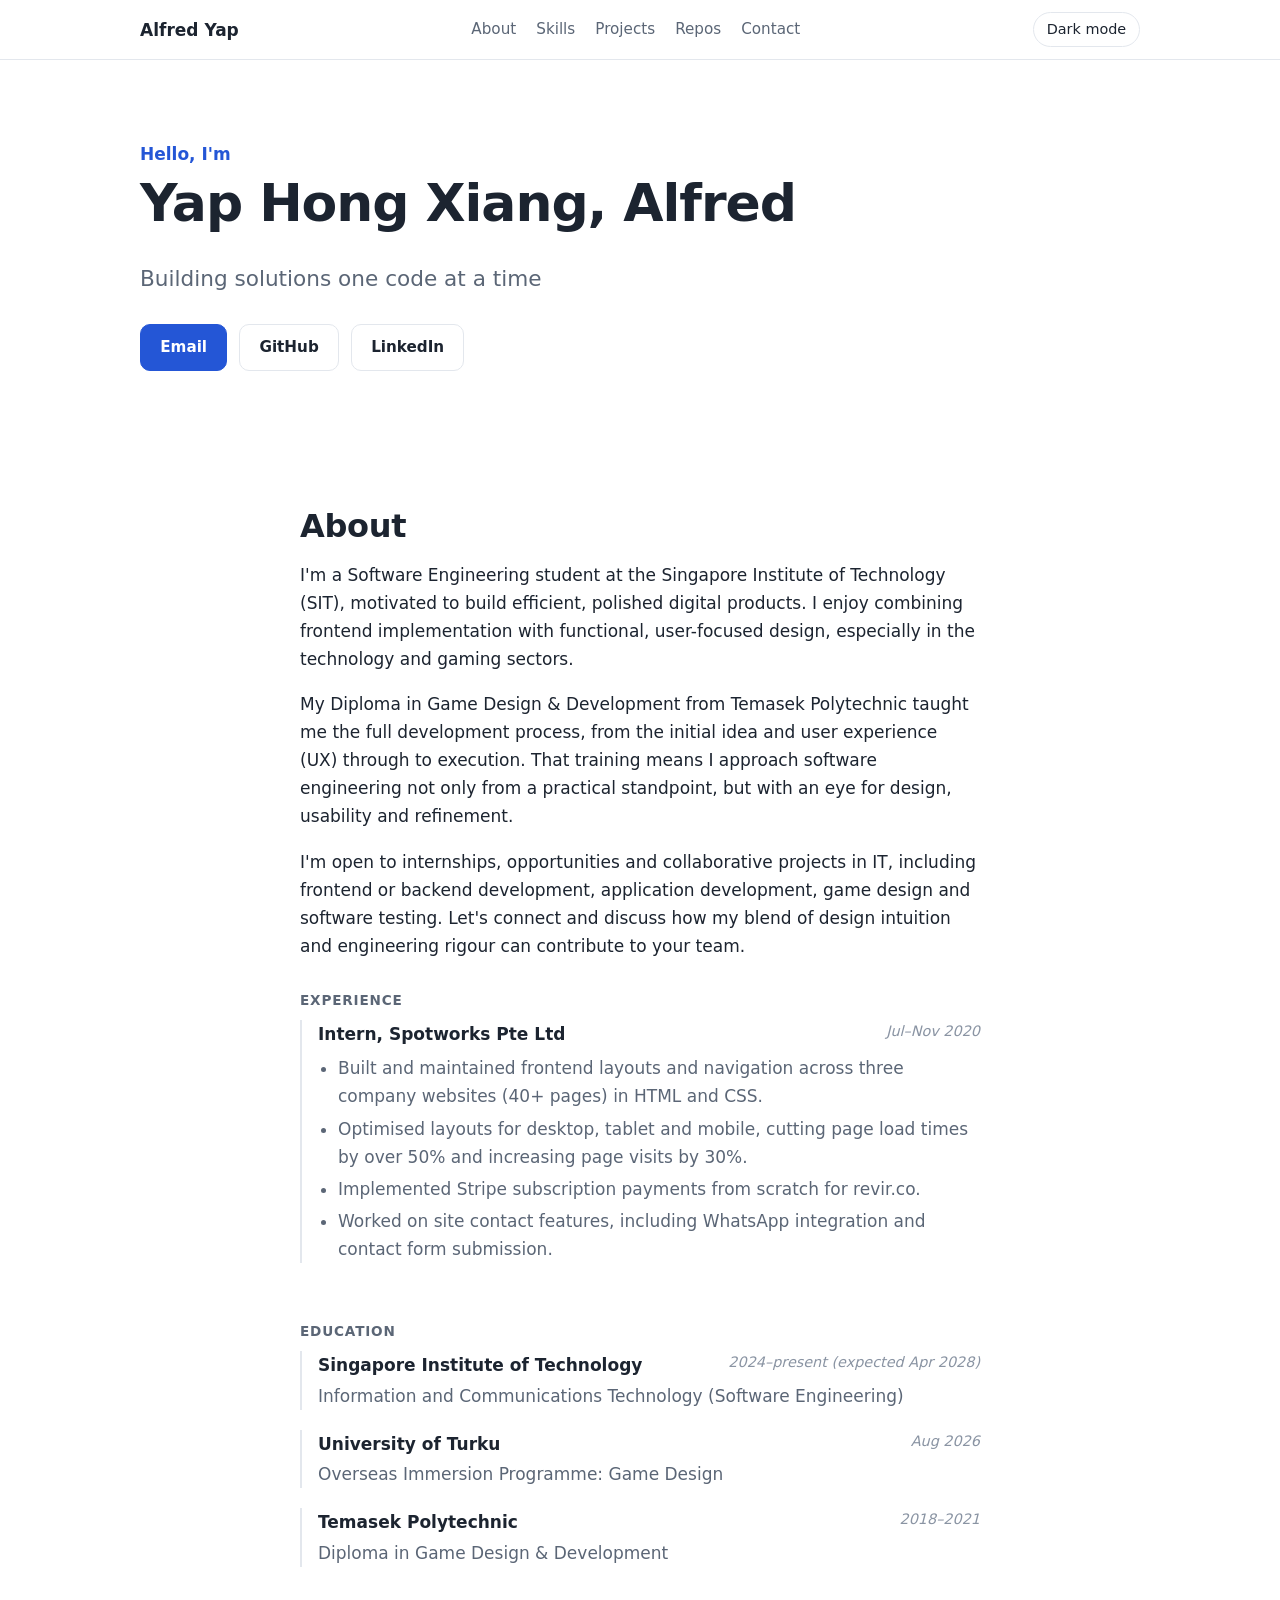
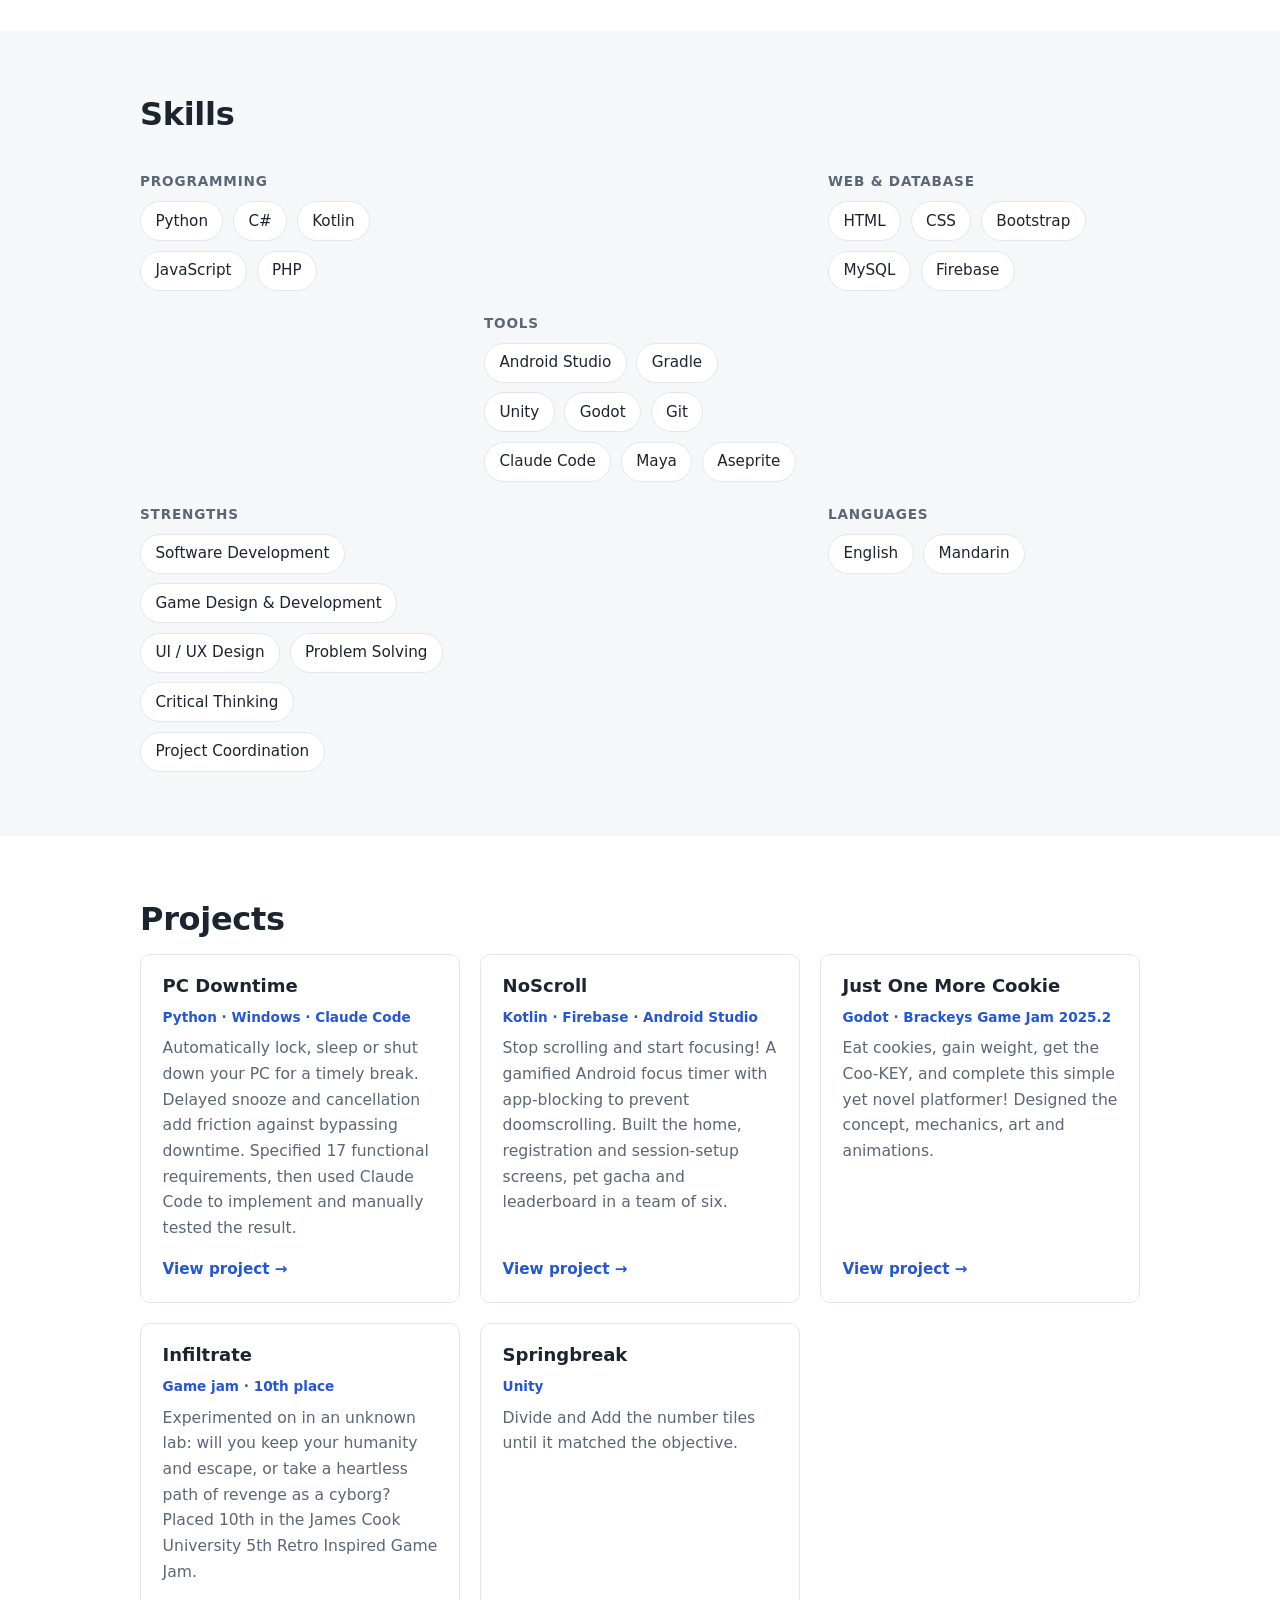
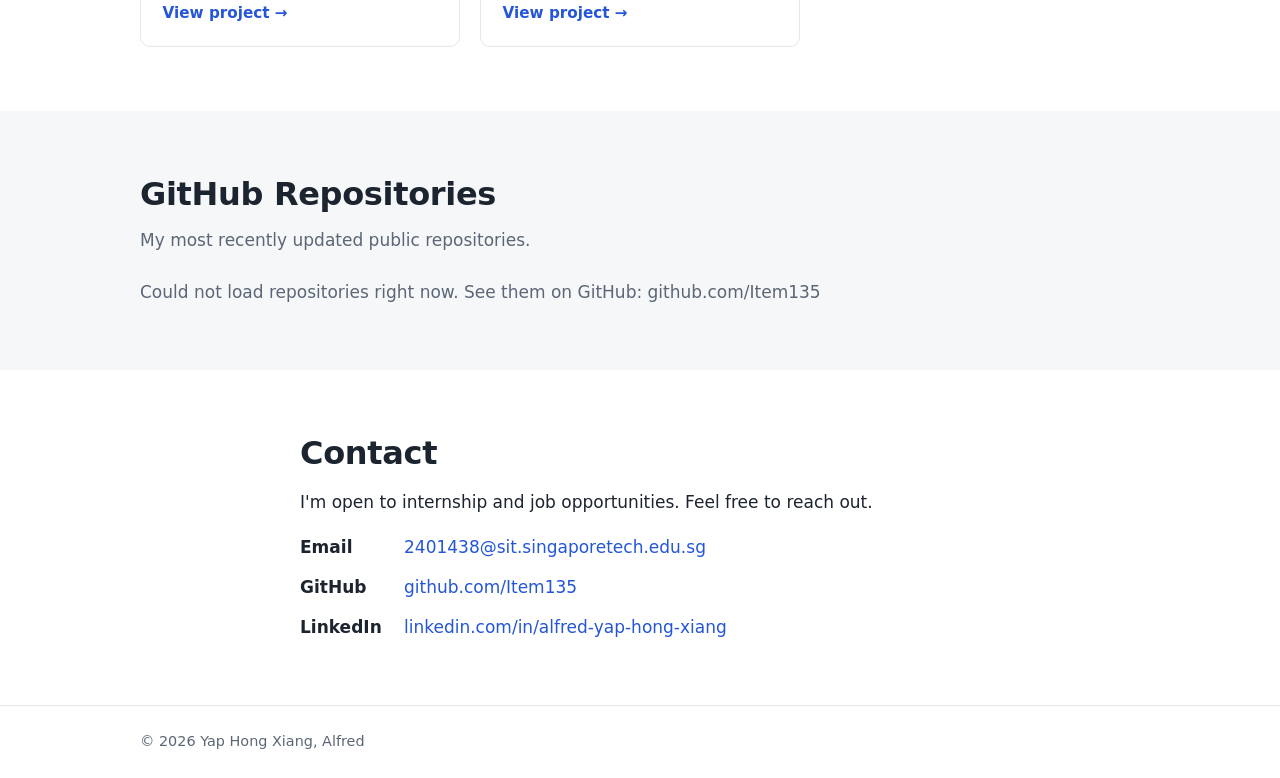
==== public/index.html @ dd82211d "Add dark-mode toggle to the nav A button in the nav toggles a 'dark' class on <body>. The choice is " ====
<!doctype html>
<html lang="en">
<head>
  <meta charset="utf-8">
  <meta name="viewport" content="width=device-width, initial-scale=1">
  <title>Alfred Yap | Portfolio</title>
  <meta name="description" content="Portfolio of Yap Hong Xiang, Alfred. Building solutions one code at a time.">
  <link rel="stylesheet" href="styles.css">
</head>
<body>
  <script>
    // Apply the saved theme before first paint to avoid a light flash.
    try { if (sessionStorage.getItem('theme') === 'dark') document.body.classList.add('dark'); } catch (e) {}
  </script>
  <header class="site-header">
    <nav class="nav container" aria-label="Main">
      <a class="nav-brand" href="#hero">Alfred Yap</a>
      <ul class="nav-links">
        <li><a href="#about">About</a></li>
        <li><a href="#skills">Skills</a></li>
        <li><a href="#projects">Projects</a></li>
        <li><a href="#repos">Repos</a></li>
        <li><a href="#contact">Contact</a></li>
      </ul>
      <button type="button" id="theme-toggle" class="theme-toggle" aria-pressed="false">Dark mode</button>
    </nav>
  </header>

  <main>
    <section id="hero" class="hero">
      <div class="container">
        <p class="eyebrow">Hello, I'm</p>
        <h1>Yap Hong Xiang, Alfred</h1>
        <p class="tagline">Building solutions one code at a time</p>
        <ul class="link-row">
          <li><a class="btn btn-primary" href="mailto:2401438@sit.singaporetech.edu.sg">Email</a></li>
          <li><a class="btn" href="https://github.com/Item135" target="_blank" rel="noopener">GitHub</a></li>
          <li><a class="btn" href="https://www.linkedin.com/in/alfred-yap-hong-xiang" target="_blank" rel="noopener">LinkedIn</a></li>
        </ul>
      </div>
    </section>

    <section id="about" class="section">
      <div class="container narrow">
        <h2>About</h2>
        <p>I'm a Software Engineering student at the Singapore Institute of Technology (SIT), motivated to build efficient, polished digital products. I enjoy combining frontend implementation with functional, user-focused design, especially in the technology and gaming sectors.</p>
        <p>My Diploma in Game Design &amp; Development from Temasek Polytechnic taught me the full development process, from the initial idea and user experience (UX) through to execution. That training means I approach software engineering not only from a practical standpoint, but with an eye for design, usability and refinement.</p>
        <p>I'm open to internships, opportunities and collaborative projects in IT, including frontend or backend development, application development, game design and software testing. Let's connect and discuss how my blend of design intuition and engineering rigour can contribute to your team.</p>

        <h3 class="subhead">Experience</h3>
        <ul class="timeline">
          <li>
            <div class="timeline-head"><strong>Intern, Spotworks Pte Ltd</strong><br>
            <span class="when">Jul&ndash;Nov 2020</span></div>
            <ul class="bullets">
              <li>Built and maintained frontend layouts and navigation across three company websites (40+ pages) in HTML and CSS.</li>
              <li>Optimised layouts for desktop, tablet and mobile, cutting page load times by over 50% and increasing page visits by 30%.</li>
              <li>Implemented Stripe subscription payments from scratch for revir.co.</li>
              <li>Worked on site contact features, including WhatsApp integration and contact form submission.</li>
            </ul>
          </li>
        </ul>

        <br>
        <h3 class="subhead">Education</h3>
        <ul class="timeline">
          <li>
            <div class="timeline-head"><strong>Singapore Institute of Technology</strong><br>
            <span class="when">2024&ndash;present (expected Apr 2028)</span></div>
            <p>Information and Communications Technology (Software Engineering)</p>
          </li>
          <li>
            <div class="timeline-head"><strong>University of Turku</strong><br>
            <span class="when">Aug 2026</span></div>
            <p>Overseas Immersion Programme: Game Design</p>
          </li>
          <li>
            <div class="timeline-head"><strong>Temasek Polytechnic</strong><br>
            <span class="when">2018&ndash;2021</span></div>
            <p>Diploma in Game Design &amp; Development</p>
          </li>
        </ul>
      </div>
    </section>

    <section id="skills" class="section alt">
      <div class="container">
        <h2>Skills</h2>
        <div class="skill-groups">
          <div>
            <h3 class="subhead">Programming</h3>
            <ul class="skill-list">
              <li>Python</li>
              <li>C#</li>
              <li>Kotlin</li>
              <li>JavaScript</li>
              <li>PHP</li>
            </ul>
          </div>
          <br>
          <div>
            <h3 class="subhead">Web &amp; Database</h3>
            <ul class="skill-list">
              <li>HTML</li>
              <li>CSS</li>
              <li>Bootstrap</li>
              <li>MySQL</li>
              <li>Firebase</li>
            </ul>
          </div>
          <br>
          <div>
            <h3 class="subhead">Tools</h3>
            <ul class="skill-list">
              <li>Android Studio</li>
              <li>Gradle</li>
              <li>Unity</li>
              <li>Godot</li>
              <li>Git</li>
              <li>Claude Code</li>
              <li>Maya</li>
              <li>Aseprite</li>
            </ul>
          </div>
          <br>
          <div>
            <h3 class="subhead">Strengths</h3>
            <ul class="skill-list">
              <li>Software Development</li>
              <li>Game Design &amp; Development</li>
              <li>UI / UX Design</li>
              <li>Problem Solving</li>
              <li>Critical Thinking</li>
              <li>Project Coordination</li>
            </ul>
          </div>
          <br>
          <div>
            <h3 class="subhead">Languages</h3>
            <ul class="skill-list">
              <li>English</li>
              <li>Mandarin</li>
            </ul>
          </div>
        </div>
      </div>
    </section>

    <section id="projects" class="section">
      <div class="container">
        <h2>Projects</h2>
        <div class="grid">
          <article class="card">
            <h3>PC Downtime</h3>
            <p class="card-meta">Python &middot; Windows &middot; Claude Code</p>
            <p>Automatically lock, sleep or shut down your PC for a timely break. Delayed snooze and cancellation add friction against bypassing downtime. Specified 17 functional requirements, then used Claude Code to implement and manually tested the result.</p>
            <a href="https://github.com/Item135/pc-downtime" class="card-link" target="_blank" rel="noopener">View project &rarr;</a>
          </article>
          <article class="card">
            <h3>NoScroll</h3>
            <p class="card-meta">Kotlin &middot; Firebase &middot; Android Studio</p>
            <p>Stop scrolling and start focusing! A gamified Android focus timer with app-blocking to prevent doomscrolling. Built the home, registration and session-setup screens, pet gacha and leaderboard in a team of six.</p>
            <a href="https://youtu.be/3u0yodyBZUU" class="card-link" target="_blank" rel="noopener">View project &rarr;</a>
          </article>
          <article class="card">
            <h3>Just One More Cookie</h3>
            <p class="card-meta">Godot &middot; Brackeys Game Jam 2025.2</p>
            <p>Eat cookies, gain weight, get the Coo-KEY, and complete this simple yet novel platformer! Designed the concept, mechanics, art and animations.</p>
            <a href="https://alanx0401.itch.io/just-one-more-cookie" class="card-link" target="_blank" rel="noopener">View project &rarr;</a>
          </article>
          <article class="card">
            <h3>Infiltrate</h3>
            <p class="card-meta">Game jam &middot; 10th place</p>
            <p>Experimented on in an unknown lab: will you keep your humanity and escape, or take a heartless path of revenge as a cyborg? Placed 10th in the James Cook University 5th Retro Inspired Game Jam.</p>
            <a href="https://www.jcu.edu.sg/news/releases/highlights-from-the-5th-retro-inspired" class="card-link" target="_blank" rel="noopener">View project &rarr;</a>
          </article>
          <article class="card">
            <h3>Springbreak</h3>
            <p class="card-meta">Unity</p>
            <p>Divide and Add the number tiles until it matched the objective.</p>
            <a href="https://youtu.be/pC4sEZMJqF4" class="card-link" target="_blank" rel="noopener">View project &rarr;</a>
          </article>
        </div>
      </div>
    </section>

    <section id="repos" class="section alt">
      <div class="container">
        <h2>GitHub Repositories</h2>
        <p class="section-intro">My most recently updated public repositories.</p>
        <div id="repo-list" class="grid" aria-live="polite">
          <p class="status">Loading repositories&hellip;</p>
        </div>
      </div>
    </section>

    <section id="contact" class="section">
      <div class="container narrow">
        <h2>Contact</h2>
        <p>I'm open to internship and job opportunities. Feel free to reach out.</p>
        <ul class="contact-list">
          <li><span class="label">Email</span><a href="mailto:2401438@sit.singaporetech.edu.sg">2401438@sit.singaporetech.edu.sg</a></li>
          <li><span class="label">GitHub</span><a href="https://github.com/Item135" target="_blank" rel="noopener">github.com/Item135</a></li>
          <li><span class="label">LinkedIn</span><a href="https://www.linkedin.com/in/alfred-yap-hong-xiang" target="_blank" rel="noopener">linkedin.com/in/alfred-yap-hong-xiang</a></li>
        </ul>
      </div>
    </section>
  </main>

  <footer class="site-footer">
    <div class="container">
      <p>&copy; <span id="year">2026</span> Yap Hong Xiang, Alfred</p>
    </div>
  </footer>

  <script src="script.js"></script>
</body>
</html>
---- public/styles.css ----
:root {
  --bg: #ffffff;
  --bg-alt: #f6f7f9;
  --text: #1c2430;
  --muted: #5b6676;
  --border: #e3e7ed;
  --accent: #2456d6;
  --accent-hover: #1a43ad;
  --radius: 10px;
  --max: 1040px;
  --faint: #8a94a3;
  --header-bg: rgba(255, 255, 255, 0.92);
  --font: system-ui, -apple-system, "Segoe UI", Roboto, "Helvetica Neue", Arial, sans-serif;
}

body.dark {
  --bg: #0f141b;
  --bg-alt: #161d27;
  --text: #e4e8ee;
  --muted: #a3adbb;
  --faint: #7d8796;
  --border: #2a3441;
  --accent: #7aa2ff;
  --accent-hover: #a3c0ff;
  --header-bg: rgba(15, 20, 27, 0.92);
  color-scheme: dark;
}

*, *::before, *::after { box-sizing: border-box; }

html { scroll-behavior: smooth; }

body {
  margin: 0;
  font-family: var(--font);
  font-size: 1.0625rem;
  line-height: 1.65;
  color: var(--text);
  background: var(--bg);
}

h1, h2, h3 { line-height: 1.2; margin: 0 0 0.5em; }
h1 { font-size: clamp(2rem, 6vw, 3.25rem); letter-spacing: -0.02em; }
h2 { font-size: clamp(1.5rem, 4vw, 2rem); letter-spacing: -0.01em; }
h3 { font-size: 1.125rem; }
p { margin: 0 0 1em; }

a { color: var(--accent); text-decoration: none; overflow-wrap: anywhere; }
a:hover { color: var(--accent-hover); text-decoration: underline; }

ul { list-style: none; margin: 0; padding: 0; }

.container {
  width: 100%;
  max-width: var(--max);
  margin: 0 auto;
  padding: 0 1.25rem;
}
.narrow { max-width: 720px; }

/* Header / nav */
.site-header {
  position: sticky;
  top: 0;
  z-index: 10;
  background: var(--header-bg);
  backdrop-filter: blur(6px);
  border-bottom: 1px solid var(--border);
}
.nav {
  display: flex;
  flex-wrap: wrap;
  align-items: center;
  justify-content: space-between;
  gap: 0.5rem 1.5rem;
  padding-top: 0.75rem;
  padding-bottom: 0.75rem;
}
.nav-brand { font-weight: 700; color: var(--text); }
.nav-brand:hover { text-decoration: none; color: var(--accent); }
.nav-links { display: flex; flex-wrap: wrap; gap: 0.25rem 1.25rem; font-size: 0.95rem; }
.nav-links a { color: var(--muted); }
.nav-links a:hover { color: var(--text); text-decoration: none; }
.theme-toggle {
  padding: 0.3rem 0.8rem;
  border: 1px solid var(--border);
  border-radius: 999px;
  background: var(--bg);
  color: var(--text);
  font: inherit;
  font-size: 0.9rem;
  cursor: pointer;
}
.theme-toggle:hover { border-color: var(--accent); color: var(--accent); }

/* Hero */
.hero { padding: 5rem 0 4.5rem; }
.eyebrow { color: var(--accent); font-weight: 600; margin-bottom: 0.25rem; }
.tagline { font-size: clamp(1.125rem, 2.5vw, 1.35rem); color: var(--muted); margin-bottom: 1.75rem; }

.link-row { display: flex; flex-wrap: wrap; gap: 0.75rem; }
.btn {
  display: inline-block;
  padding: 0.6rem 1.2rem;
  border: 1px solid var(--border);
  border-radius: var(--radius);
  color: var(--text);
  font-weight: 600;
  font-size: 0.95rem;
  background: var(--bg);
  transition: border-color 0.15s, background 0.15s;
}
.btn:hover { border-color: var(--accent); color: var(--accent); text-decoration: none; }
.btn-primary { background: var(--accent); border-color: var(--accent); color: #fff; }
.btn-primary:hover { background: var(--accent-hover); border-color: var(--accent-hover); color: #fff; }
body.dark .btn-primary, body.dark .btn-primary:hover { color: #0f141b; }

/* Sections */
.section { padding: 4rem 0; scroll-margin-top: 4rem; }
.hero { scroll-margin-top: 4rem; }
.section.alt { background: var(--bg-alt); }
.section-intro { color: var(--muted); margin-top: -0.25rem; margin-bottom: 1.5rem; }

.subhead {
  margin-top: 2rem;
  font-size: 0.85rem;
  text-transform: uppercase;
  letter-spacing: 0.06em;
  color: var(--muted);
}

/* Experience / education */
.timeline { display: grid; gap: 1.25rem; margin-top: 0.75rem; }
.timeline > li { padding-left: 1rem; border-left: 2px solid var(--border); }
.timeline-head { display: flex; flex-wrap: wrap; justify-content: space-between; gap: 0 1rem; }
.timeline .when { color: var(--faint); font-size: 0.9rem; font-style: italic; }
.timeline p { color: var(--muted); margin: 0.15rem 0 0; }
.bullets { list-style: disc; padding-left: 1.25rem; margin-top: 0.4rem; color: var(--muted); }
.bullets li + li { margin-top: 0.25rem; }

/* Skills */
.skill-groups { display: grid; gap: 0 2rem; grid-template-columns: repeat(auto-fit, minmax(min(100%, 300px), 1fr)); }
.skill-groups .subhead { margin-top: 1.5rem; margin-bottom: 0; }
.skill-list { display: flex; flex-wrap: wrap; gap: 0.6rem; margin-top: 0.75rem; }
.skill-list li {
  padding: 0.4rem 0.9rem;
  border: 1px solid var(--border);
  border-radius: 999px;
  background: var(--bg);
  font-size: 0.95rem;
}

/* Cards */
.grid {
  display: grid;
  grid-template-columns: repeat(auto-fill, minmax(min(100%, 280px), 1fr));
  gap: 1.25rem;
  margin-top: 1rem;
}
.card {
  display: flex;
  flex-direction: column;
  padding: 1.25rem 1.35rem;
  border: 1px solid var(--border);
  border-radius: var(--radius);
  background: var(--bg);
  min-width: 0;
}
.card h3 { overflow-wrap: anywhere; }
.card p { color: var(--muted); font-size: 0.975rem; flex-grow: 1; }
.card-link { font-weight: 600; font-size: 0.95rem; }
.card p.card-meta { flex-grow: 0; font-size: 0.85rem; font-weight: 600; color: var(--accent); margin-bottom: 0.5rem; }

.repo-meta {
  display: flex;
  flex-wrap: wrap;
  gap: 0.25rem 1rem;
  font-size: 0.875rem;
  color: var(--muted);
  margin-bottom: 0.75rem;
}

.status { color: var(--muted); grid-column: 1 / -1; margin: 0; }

/* Contact */
.contact-list { display: grid; gap: 0.75rem; margin-top: 1rem; }
.contact-list li { display: flex; flex-wrap: wrap; gap: 0.25rem 1rem; }
.contact-list .label { min-width: 5.5rem; font-weight: 600; }

/* Footer */
.site-footer {
  border-top: 1px solid var(--border);
  padding: 1.5rem 0;
  color: var(--muted);
  font-size: 0.9rem;
}
.site-footer p { margin: 0; }

@media (max-width: 600px) {
  .hero { padding: 3.5rem 0 3rem; }
  .section { padding: 3rem 0; }
  .nav { justify-content: center; }
  .nav-links { justify-content: center; }
}
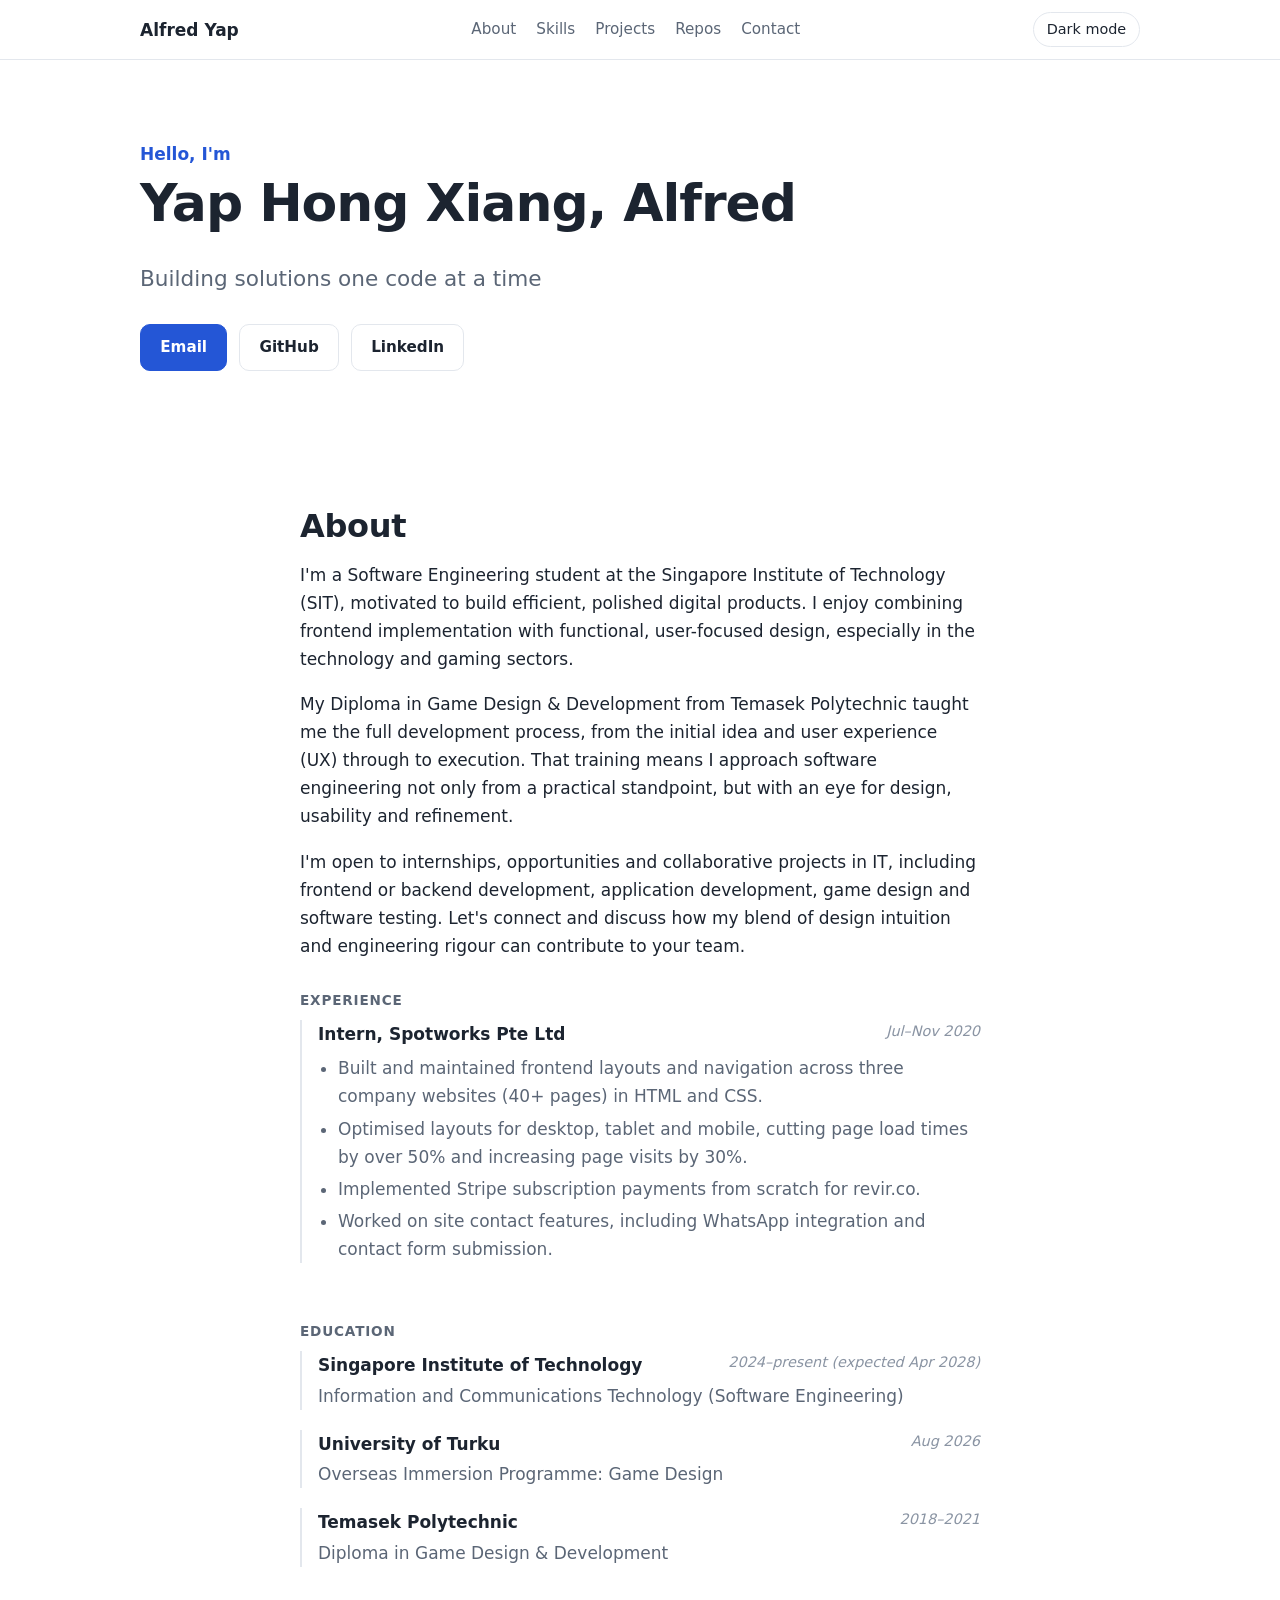
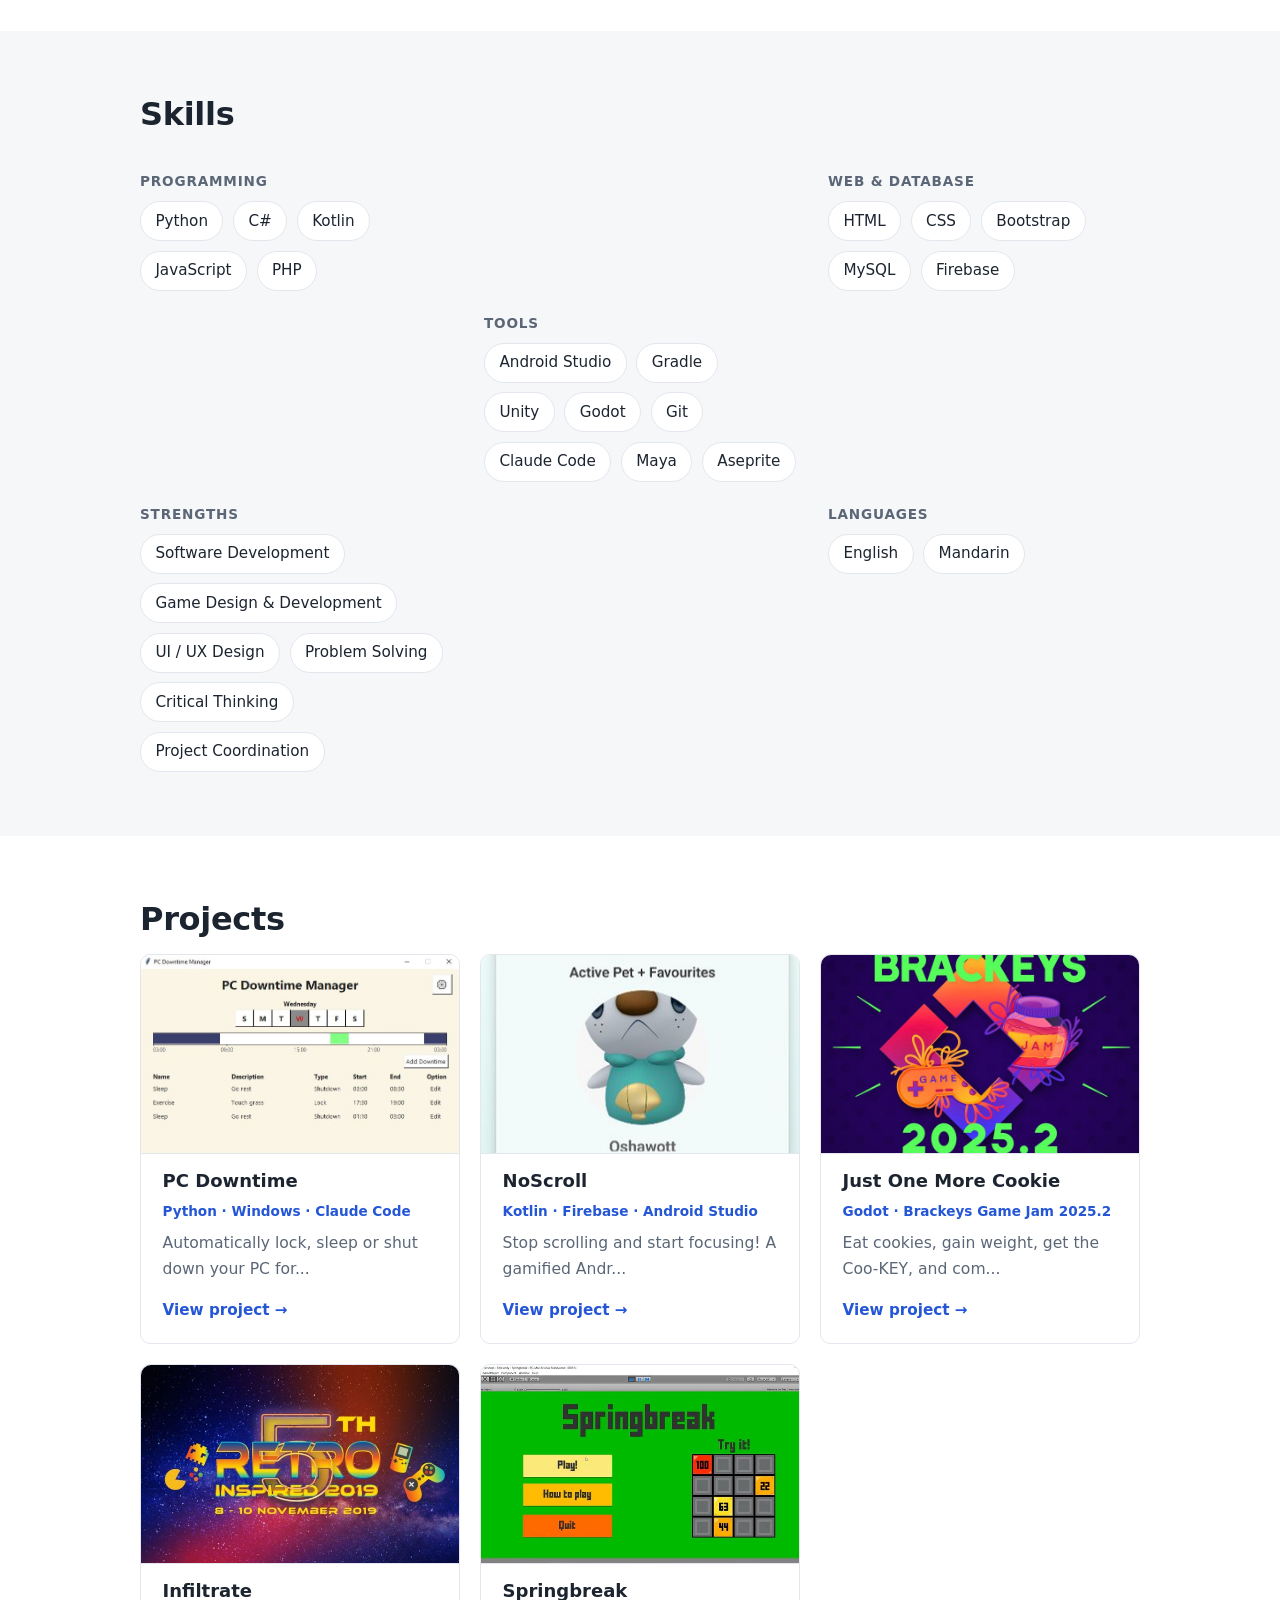
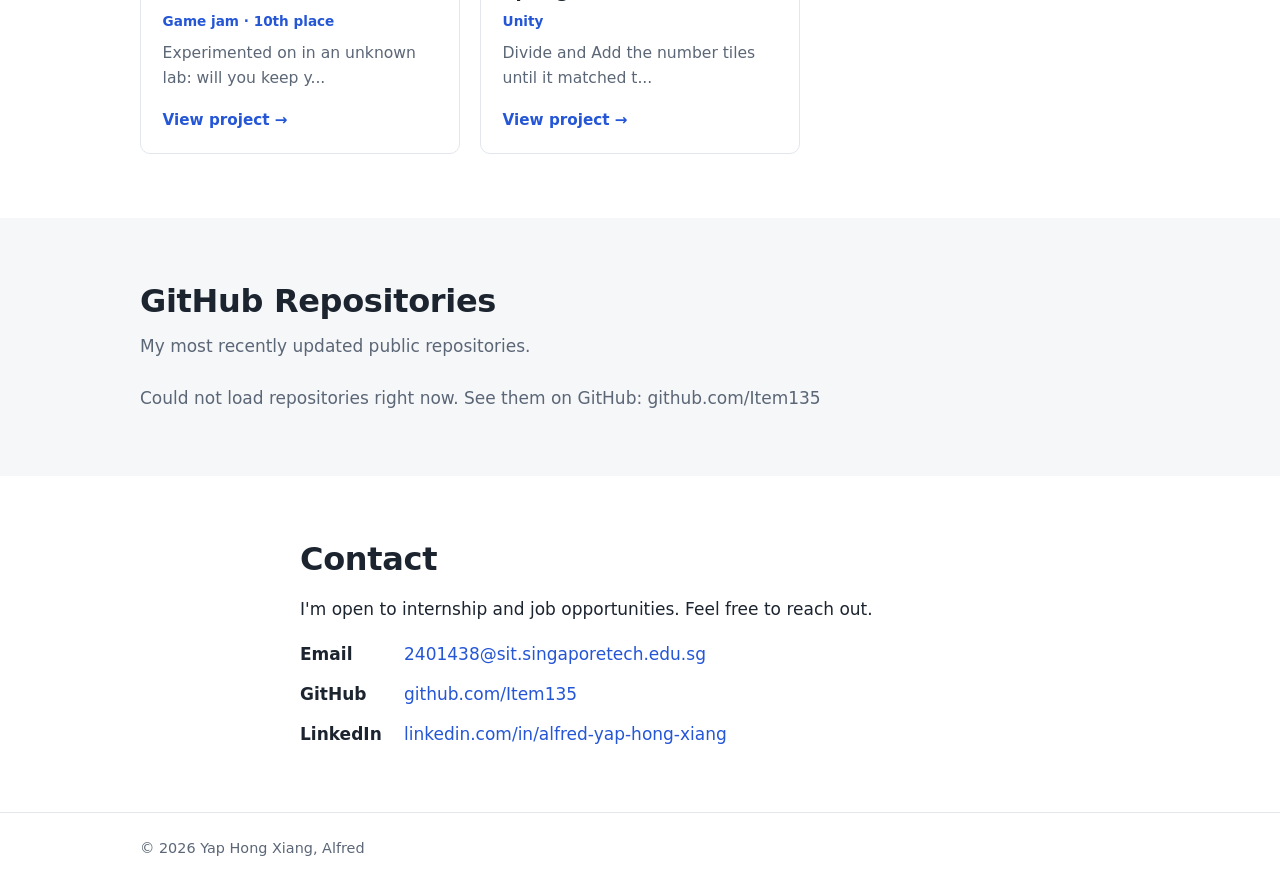
==== commit 01248c64: "Show thumbnails and short descriptions on project cards Each card previews its project's header imag" ====
--- a/public/index.html
+++ b/public/index.html
@@ -151,34 +151,39 @@
         <h2>Projects</h2>
         <div class="grid">
           <article class="card">
+            <img class="card-thumb" src="images/pc-downtime/thumb.jpg" alt="" width="691" height="430" loading="lazy">
             <h3>PC Downtime</h3>
             <p class="card-meta">Python &middot; Windows &middot; Claude Code</p>
-            <p>Automatically lock, sleep or shut down your PC for a timely break. Delayed snooze and cancellation add friction against bypassing downtime. Specified 17 functional requirements, then used Claude Code to implement and manually tested the result.</p>
-            <a href="https://github.com/Item135/pc-downtime" class="card-link" target="_blank" rel="noopener">View project &rarr;</a>
-          </article>
-          <article class="card">
+            <p class="card-desc">Automatically lock, sleep or shut down your PC for a timely break. Delayed snooze and cancellation add friction against bypassing downtime. Specified 17 functional requirements, then used Claude Code to implement and manually tested the result.</p>
+            <a href="projects/pc-downtime.html" class="card-link">View project &rarr;</a>
+          </article>
+          <article class="card">
+            <img class="card-thumb" src="images/noscroll/thumb.jpg" alt="" width="320" height="720" loading="lazy">
             <h3>NoScroll</h3>
             <p class="card-meta">Kotlin &middot; Firebase &middot; Android Studio</p>
-            <p>Stop scrolling and start focusing! A gamified Android focus timer with app-blocking to prevent doomscrolling. Built the home, registration and session-setup screens, pet gacha and leaderboard in a team of six.</p>
-            <a href="https://youtu.be/3u0yodyBZUU" class="card-link" target="_blank" rel="noopener">View project &rarr;</a>
-          </article>
-          <article class="card">
+            <p class="card-desc">Stop scrolling and start focusing! A gamified Android focus timer with app-blocking to prevent doomscrolling. Built the home, registration and session-setup screens, pet gacha and leaderboard in a team of six.</p>
+            <a href="projects/noscroll.html" class="card-link">View project &rarr;</a>
+          </article>
+          <article class="card">
+            <img class="card-thumb" src="images/just-one-more-cookie/thumb.jpg" alt="" width="720" height="564" loading="lazy">
             <h3>Just One More Cookie</h3>
             <p class="card-meta">Godot &middot; Brackeys Game Jam 2025.2</p>
-            <p>Eat cookies, gain weight, get the Coo-KEY, and complete this simple yet novel platformer! Designed the concept, mechanics, art and animations.</p>
-            <a href="https://alanx0401.itch.io/just-one-more-cookie" class="card-link" target="_blank" rel="noopener">View project &rarr;</a>
-          </article>
-          <article class="card">
+            <p class="card-desc">Eat cookies, gain weight, get the Coo-KEY, and complete this simple yet novel platformer! Designed the concept, mechanics, art and animations.</p>
+            <a href="projects/just-one-more-cookie.html" class="card-link">View project &rarr;</a>
+          </article>
+          <article class="card">
+            <img class="card-thumb" src="images/infiltrate/thumb.jpg" alt="" width="720" height="361" loading="lazy">
             <h3>Infiltrate</h3>
             <p class="card-meta">Game jam &middot; 10th place</p>
-            <p>Experimented on in an unknown lab: will you keep your humanity and escape, or take a heartless path of revenge as a cyborg? Placed 10th in the James Cook University 5th Retro Inspired Game Jam.</p>
-            <a href="https://www.jcu.edu.sg/news/releases/highlights-from-the-5th-retro-inspired" class="card-link" target="_blank" rel="noopener">View project &rarr;</a>
-          </article>
-          <article class="card">
+            <p class="card-desc">Experimented on in an unknown lab: will you keep your humanity and escape, or take a heartless path of revenge as a cyborg? Placed 10th in the James Cook University 5th Retro Inspired Game Jam.</p>
+            <a href="projects/infiltrate.html" class="card-link">View project &rarr;</a>
+          </article>
+          <article class="card">
+            <img class="card-thumb" src="images/springbreak/thumb.jpg" alt="" width="720" height="386" loading="lazy">
             <h3>Springbreak</h3>
             <p class="card-meta">Unity</p>
-            <p>Divide and Add the number tiles until it matched the objective.</p>
-            <a href="https://youtu.be/pC4sEZMJqF4" class="card-link" target="_blank" rel="noopener">View project &rarr;</a>
+            <p class="card-desc">Divide and Add the number tiles until it matched the objective.</p>
+            <a href="projects/springbreak.html" class="card-link">View project &rarr;</a>
           </article>
         </div>
       </div>
@@ -213,6 +218,7 @@
     </div>
   </footer>
 
+  <script src="theme.js"></script>
   <script src="script.js"></script>
 </body>
 </html>
--- a/public/styles.css
+++ b/public/styles.css
@@ -166,6 +166,17 @@
   background: var(--bg);
   min-width: 0;
 }
+.card-thumb {
+  display: block;
+  width: calc(100% + 2.7rem);
+  max-width: none;
+  height: auto;
+  aspect-ratio: 16 / 10;
+  object-fit: cover;
+  margin: -1.25rem -1.35rem 1rem;
+  border-bottom: 1px solid var(--border);
+  border-radius: var(--radius) var(--radius) 0 0;
+}
 .card h3 { overflow-wrap: anywhere; }
 .card p { color: var(--muted); font-size: 0.975rem; flex-grow: 1; }
 .card-link { font-weight: 600; font-size: 0.95rem; }
@@ -187,6 +198,30 @@
 .contact-list li { display: flex; flex-wrap: wrap; gap: 0.25rem 1rem; }
 .contact-list .label { min-width: 5.5rem; font-weight: 600; }
 
+/* Project pages */
+.post-header { padding-top: 2.5rem; }
+.back-link { display: inline-block; margin-bottom: 1.5rem; font-size: 0.95rem; font-weight: 600; }
+.post-header .tagline { margin-bottom: 0.75rem; }
+.post-meta { font-size: 0.9rem; font-weight: 600; color: var(--accent); margin-bottom: 2rem; }
+.post-hero { max-width: 960px; margin-bottom: 2.5rem; }
+.post-hero > .post-figure img { margin: 0 auto; }
+.post-body { padding-bottom: 4rem; }
+.post-body h2 { margin-top: 2.5rem; font-size: clamp(1.25rem, 3vw, 1.5rem); }
+.post-body .link-row { margin-top: 1rem; }
+.post-figure { margin: 1.5rem 0; }
+.post-figure img {
+  display: block;
+  max-width: 100%;
+  height: auto;
+  border: 1px solid var(--border);
+  border-radius: var(--radius);
+}
+.post-figure.small img { max-width: 240px; }
+.post-figure figcaption { margin-top: 0.5rem; font-size: 0.875rem; color: var(--muted); }
+.figure-row { display: flex; gap: 0.75rem; justify-content: center; align-items: flex-start; }
+.figure-row .post-figure { flex: 1 1 0; min-width: 0; max-width: 300px; margin: 0; }
+.post-body .figure-row { margin: 1.5rem 0; }
+
 /* Footer */
 .site-footer {
   border-top: 1px solid var(--border);
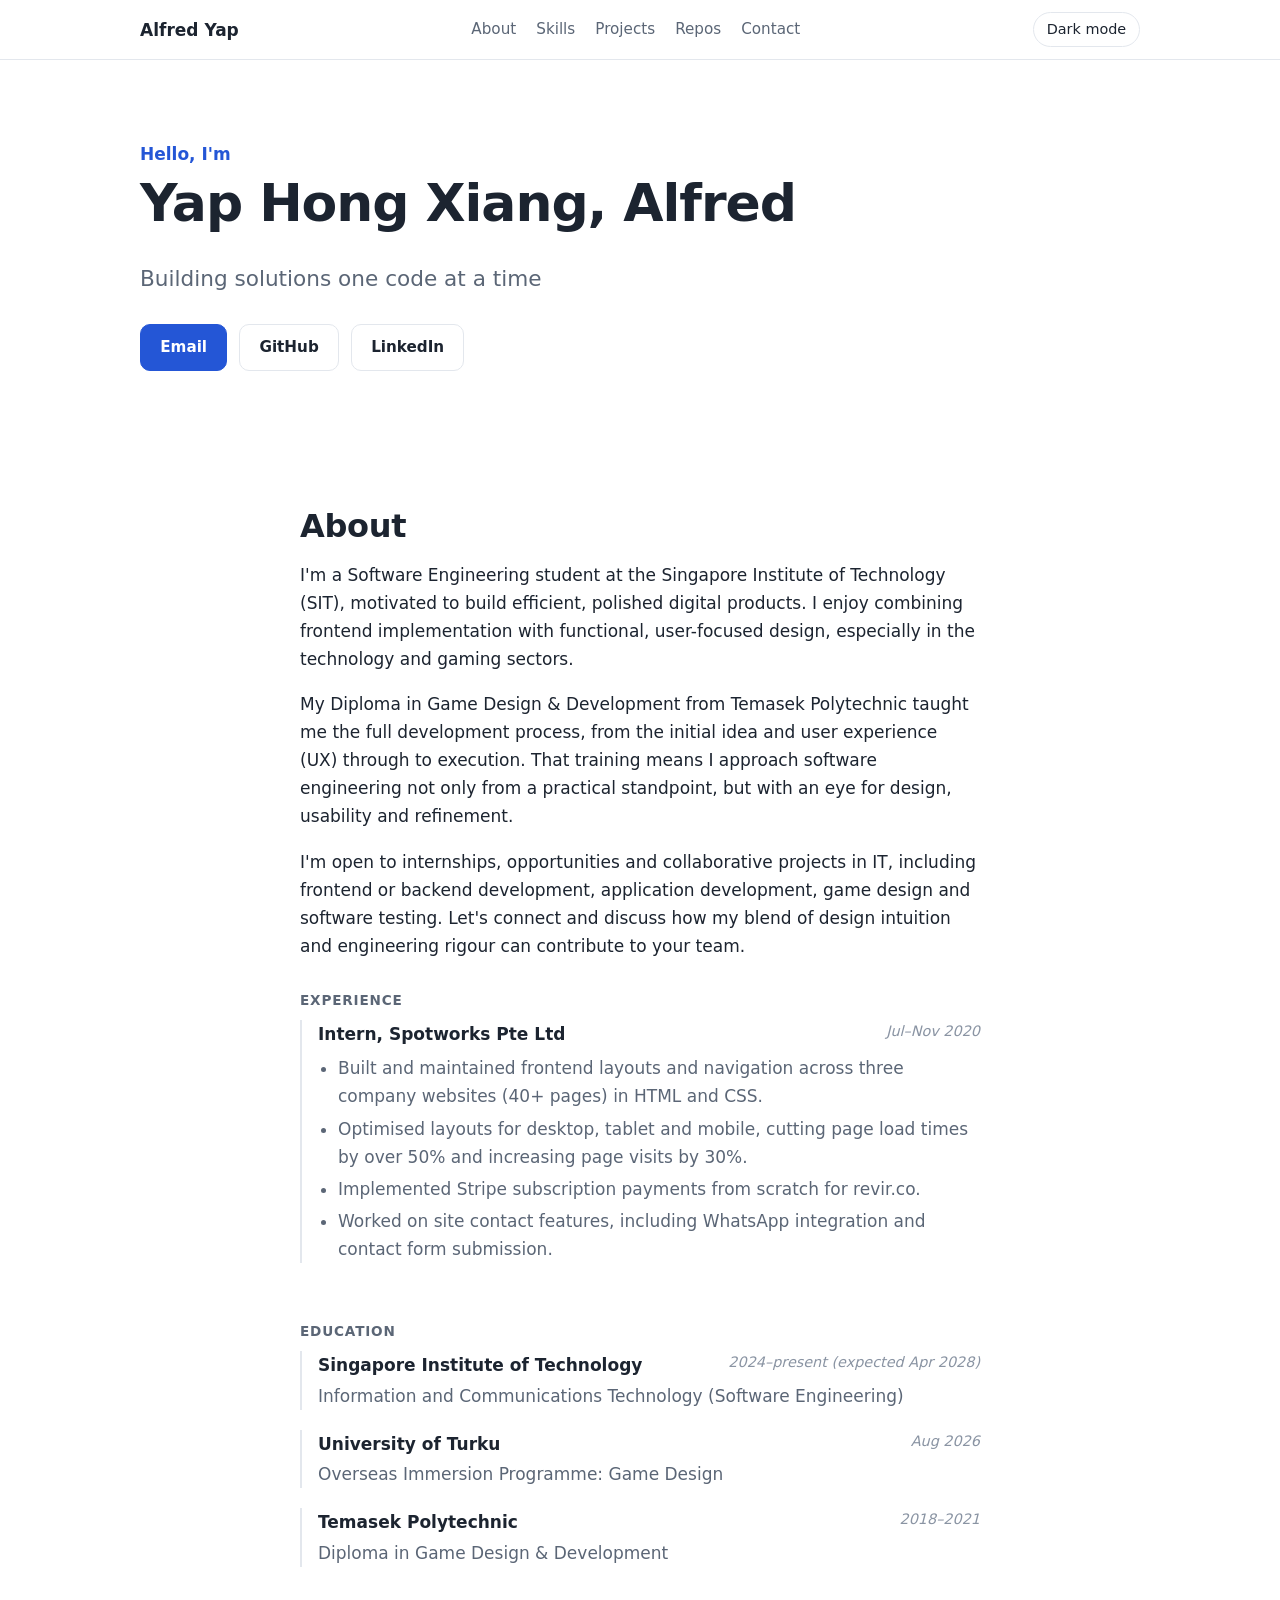
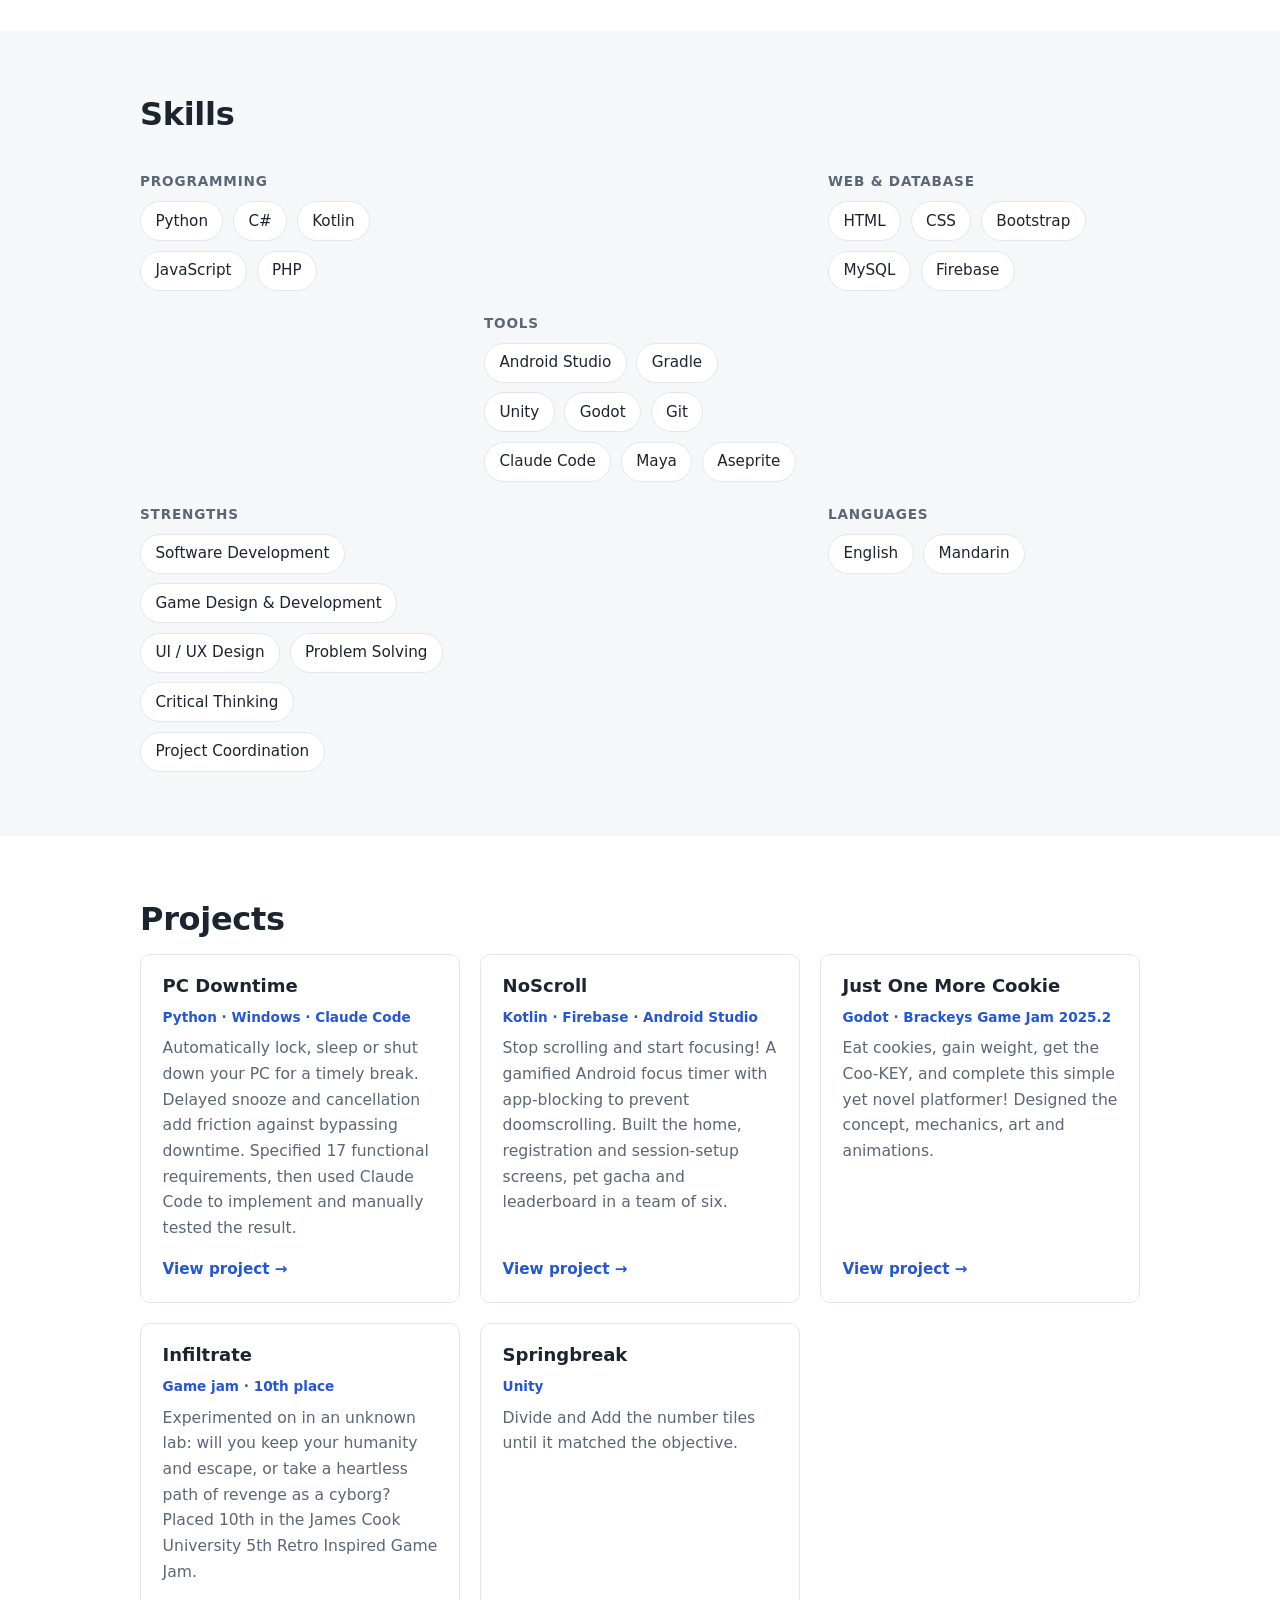
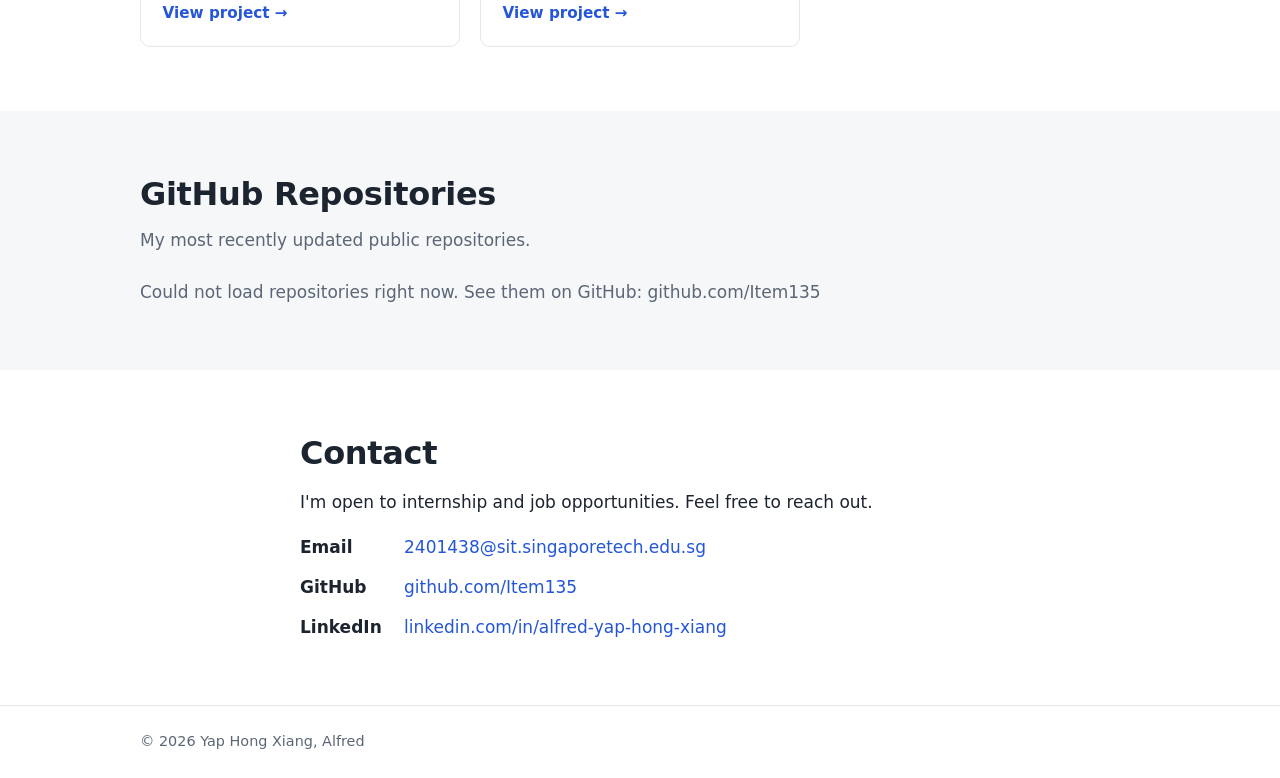
==== commit 17d5e03f: "Merge pull request #5 from Item135/feature/project-pages Add a blog-style page for each project" ====
--- a/public/index.html
+++ b/public/index.html
@@ -151,38 +151,33 @@
         <h2>Projects</h2>
         <div class="grid">
           <article class="card">
-            <img class="card-thumb" src="images/pc-downtime/thumb.jpg" alt="" width="691" height="430" loading="lazy">
             <h3>PC Downtime</h3>
             <p class="card-meta">Python &middot; Windows &middot; Claude Code</p>
-            <p class="card-desc">Automatically lock, sleep or shut down your PC for a timely break. Delayed snooze and cancellation add friction against bypassing downtime. Specified 17 functional requirements, then used Claude Code to implement and manually tested the result.</p>
+            <p>Automatically lock, sleep or shut down your PC for a timely break. Delayed snooze and cancellation add friction against bypassing downtime. Specified 17 functional requirements, then used Claude Code to implement and manually tested the result.</p>
             <a href="projects/pc-downtime.html" class="card-link">View project &rarr;</a>
           </article>
           <article class="card">
-            <img class="card-thumb" src="images/noscroll/thumb.jpg" alt="" width="320" height="720" loading="lazy">
             <h3>NoScroll</h3>
             <p class="card-meta">Kotlin &middot; Firebase &middot; Android Studio</p>
-            <p class="card-desc">Stop scrolling and start focusing! A gamified Android focus timer with app-blocking to prevent doomscrolling. Built the home, registration and session-setup screens, pet gacha and leaderboard in a team of six.</p>
+            <p>Stop scrolling and start focusing! A gamified Android focus timer with app-blocking to prevent doomscrolling. Built the home, registration and session-setup screens, pet gacha and leaderboard in a team of six.</p>
             <a href="projects/noscroll.html" class="card-link">View project &rarr;</a>
           </article>
           <article class="card">
-            <img class="card-thumb" src="images/just-one-more-cookie/thumb.jpg" alt="" width="720" height="564" loading="lazy">
             <h3>Just One More Cookie</h3>
             <p class="card-meta">Godot &middot; Brackeys Game Jam 2025.2</p>
-            <p class="card-desc">Eat cookies, gain weight, get the Coo-KEY, and complete this simple yet novel platformer! Designed the concept, mechanics, art and animations.</p>
+            <p>Eat cookies, gain weight, get the Coo-KEY, and complete this simple yet novel platformer! Designed the concept, mechanics, art and animations.</p>
             <a href="projects/just-one-more-cookie.html" class="card-link">View project &rarr;</a>
           </article>
           <article class="card">
-            <img class="card-thumb" src="images/infiltrate/thumb.jpg" alt="" width="720" height="361" loading="lazy">
             <h3>Infiltrate</h3>
             <p class="card-meta">Game jam &middot; 10th place</p>
-            <p class="card-desc">Experimented on in an unknown lab: will you keep your humanity and escape, or take a heartless path of revenge as a cyborg? Placed 10th in the James Cook University 5th Retro Inspired Game Jam.</p>
+            <p>Experimented on in an unknown lab: will you keep your humanity and escape, or take a heartless path of revenge as a cyborg? Placed 10th in the James Cook University 5th Retro Inspired Game Jam.</p>
             <a href="projects/infiltrate.html" class="card-link">View project &rarr;</a>
           </article>
           <article class="card">
-            <img class="card-thumb" src="images/springbreak/thumb.jpg" alt="" width="720" height="386" loading="lazy">
             <h3>Springbreak</h3>
             <p class="card-meta">Unity</p>
-            <p class="card-desc">Divide and Add the number tiles until it matched the objective.</p>
+            <p>Divide and Add the number tiles until it matched the objective.</p>
             <a href="projects/springbreak.html" class="card-link">View project &rarr;</a>
           </article>
         </div>
--- a/public/styles.css
+++ b/public/styles.css
@@ -166,17 +166,6 @@
   background: var(--bg);
   min-width: 0;
 }
-.card-thumb {
-  display: block;
-  width: calc(100% + 2.7rem);
-  max-width: none;
-  height: auto;
-  aspect-ratio: 16 / 10;
-  object-fit: cover;
-  margin: -1.25rem -1.35rem 1rem;
-  border-bottom: 1px solid var(--border);
-  border-radius: var(--radius) var(--radius) 0 0;
-}
 .card h3 { overflow-wrap: anywhere; }
 .card p { color: var(--muted); font-size: 0.975rem; flex-grow: 1; }
 .card-link { font-weight: 600; font-size: 0.95rem; }
@@ -208,6 +197,7 @@
 .post-body { padding-bottom: 4rem; }
 .post-body h2 { margin-top: 2.5rem; font-size: clamp(1.25rem, 3vw, 1.5rem); }
 .post-body .link-row { margin-top: 1rem; }
+.photo-credit { margin-top: 2.5rem; font-size: 0.875rem; font-style: italic; color: var(--muted); }
 .post-figure { margin: 1.5rem 0; }
 .post-figure img {
   display: block;
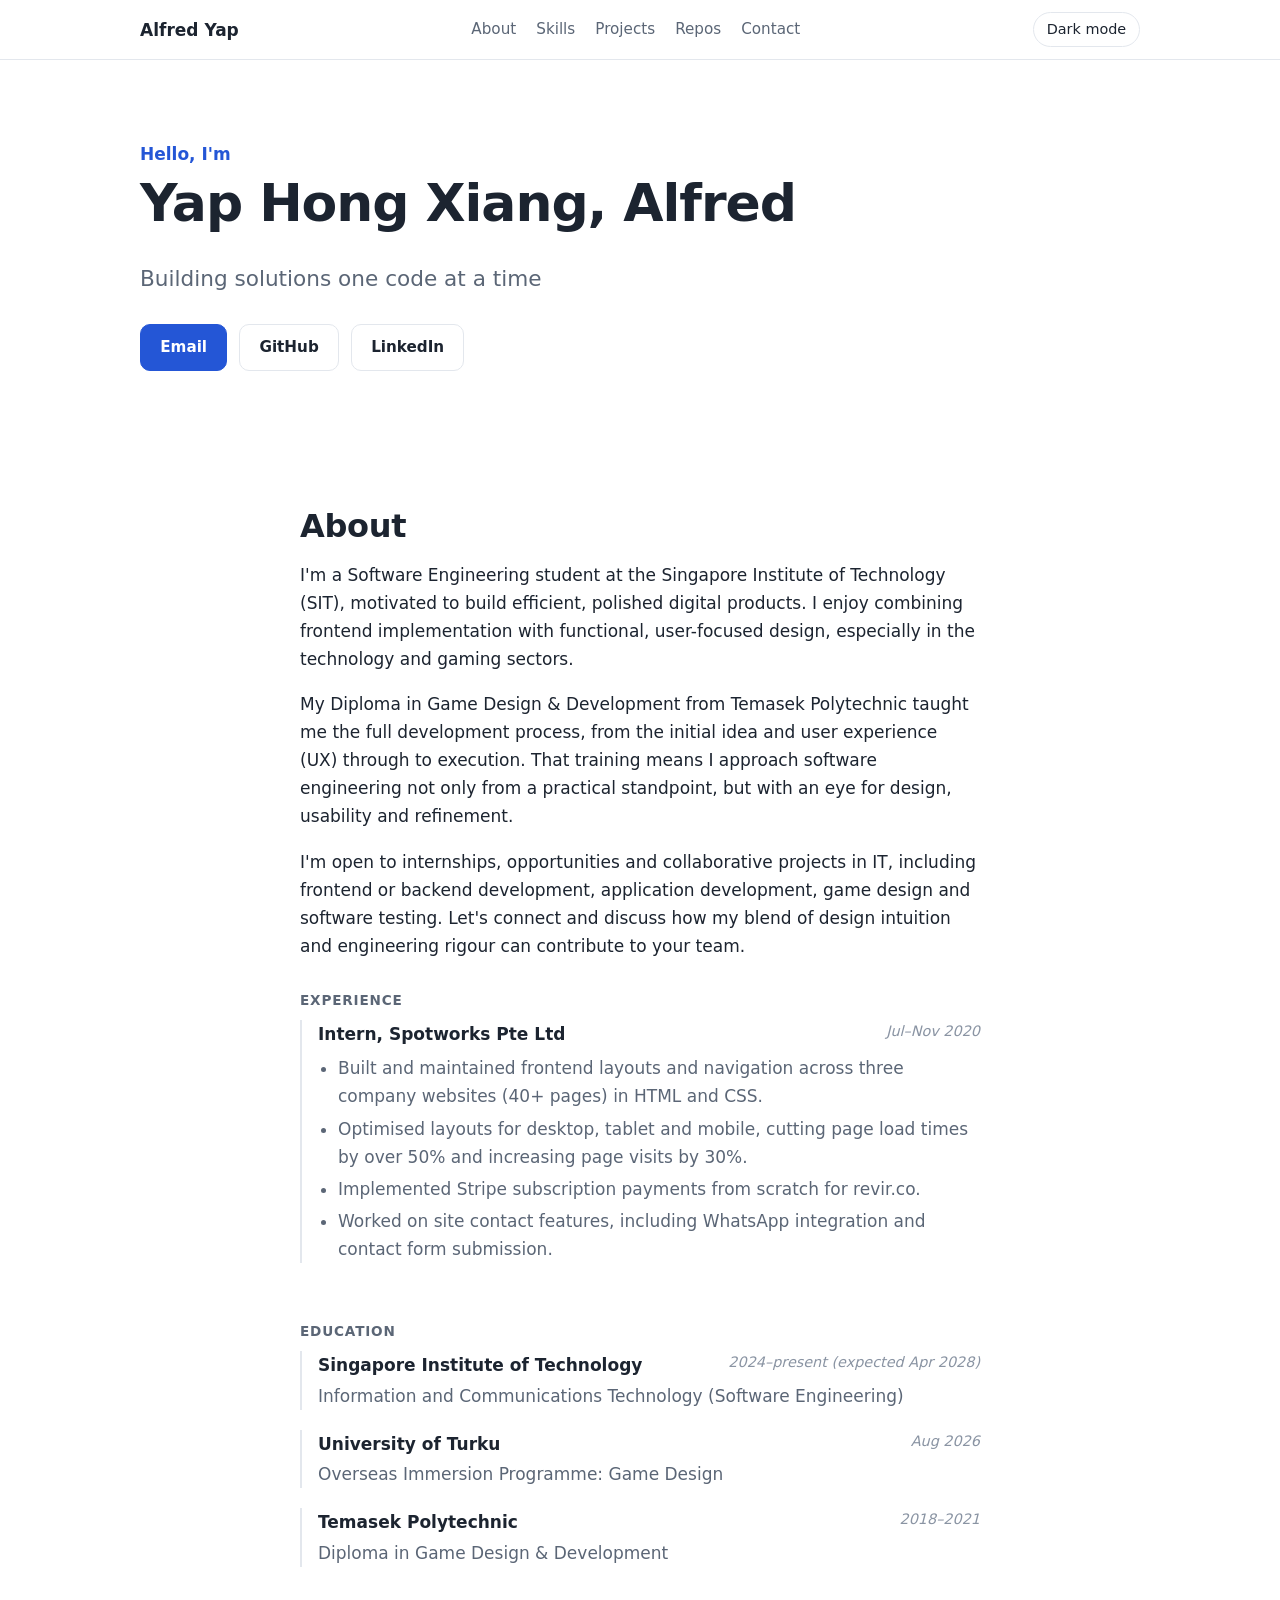
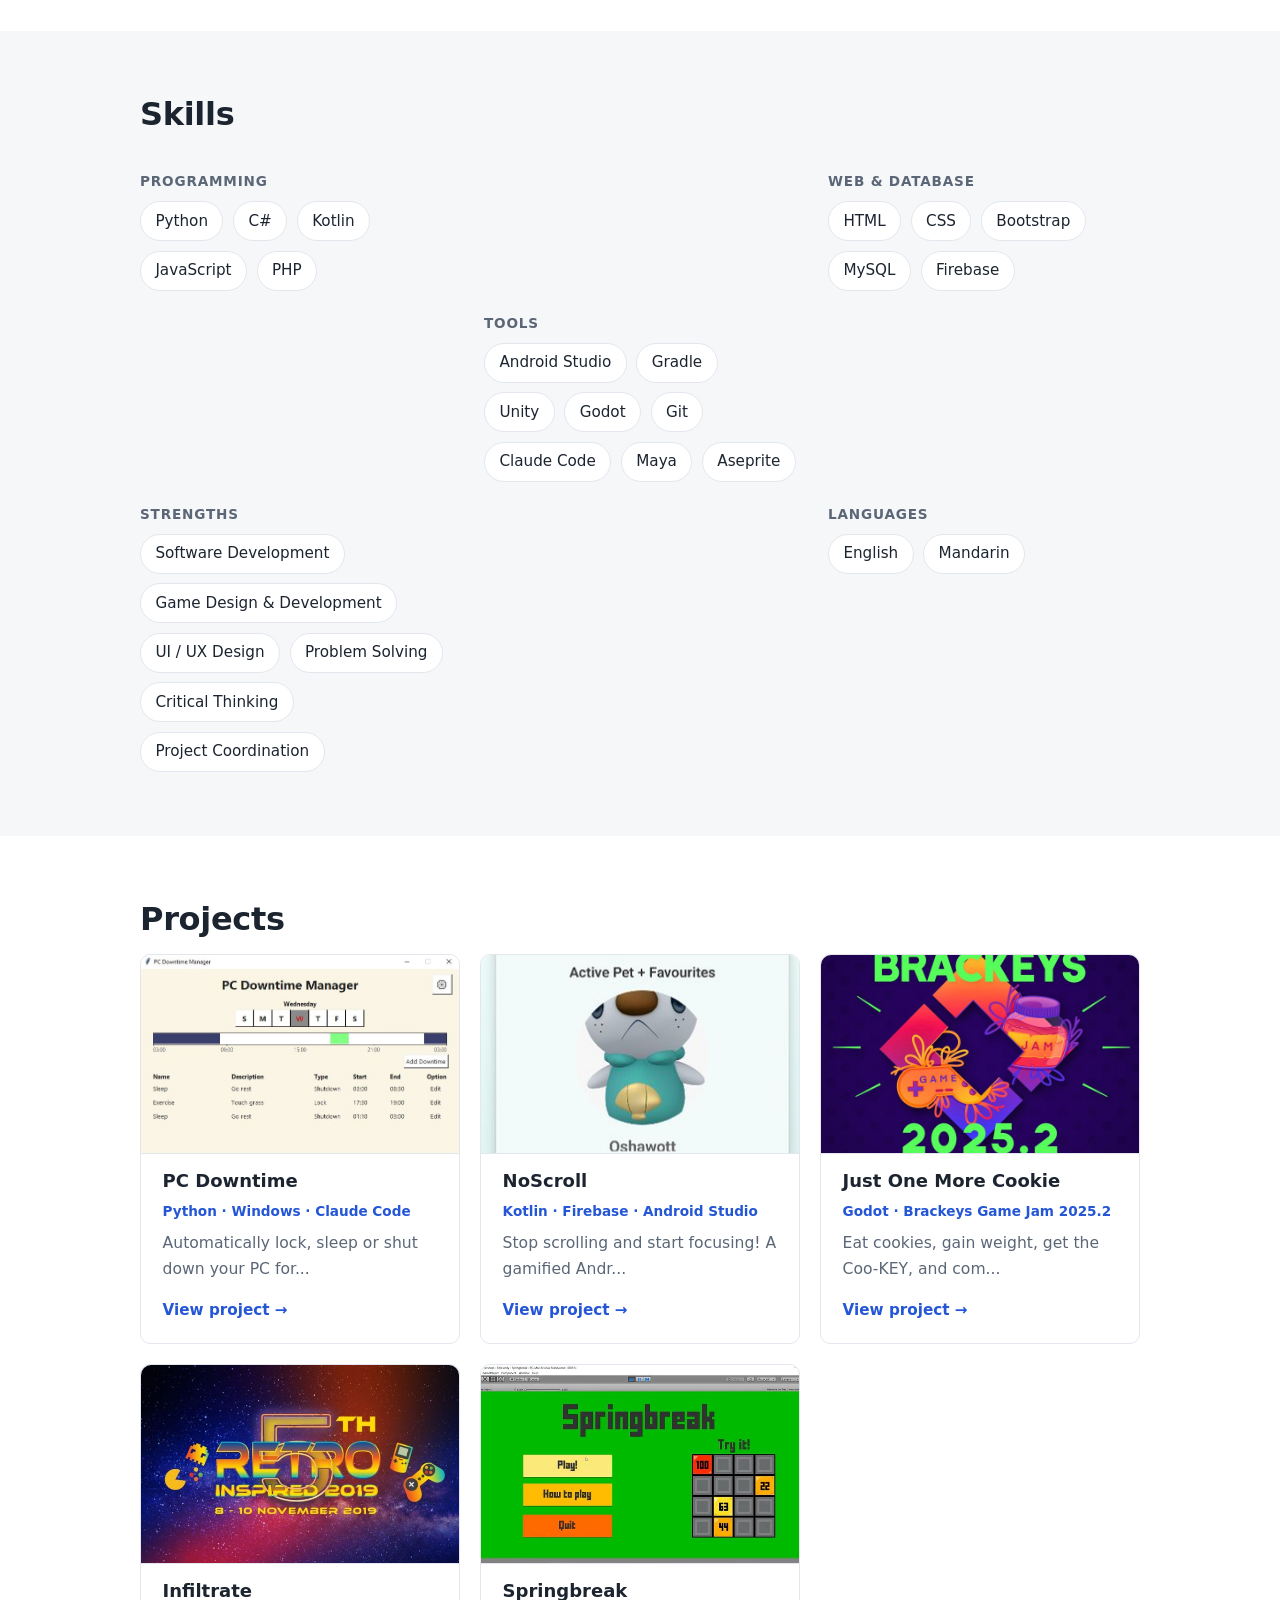
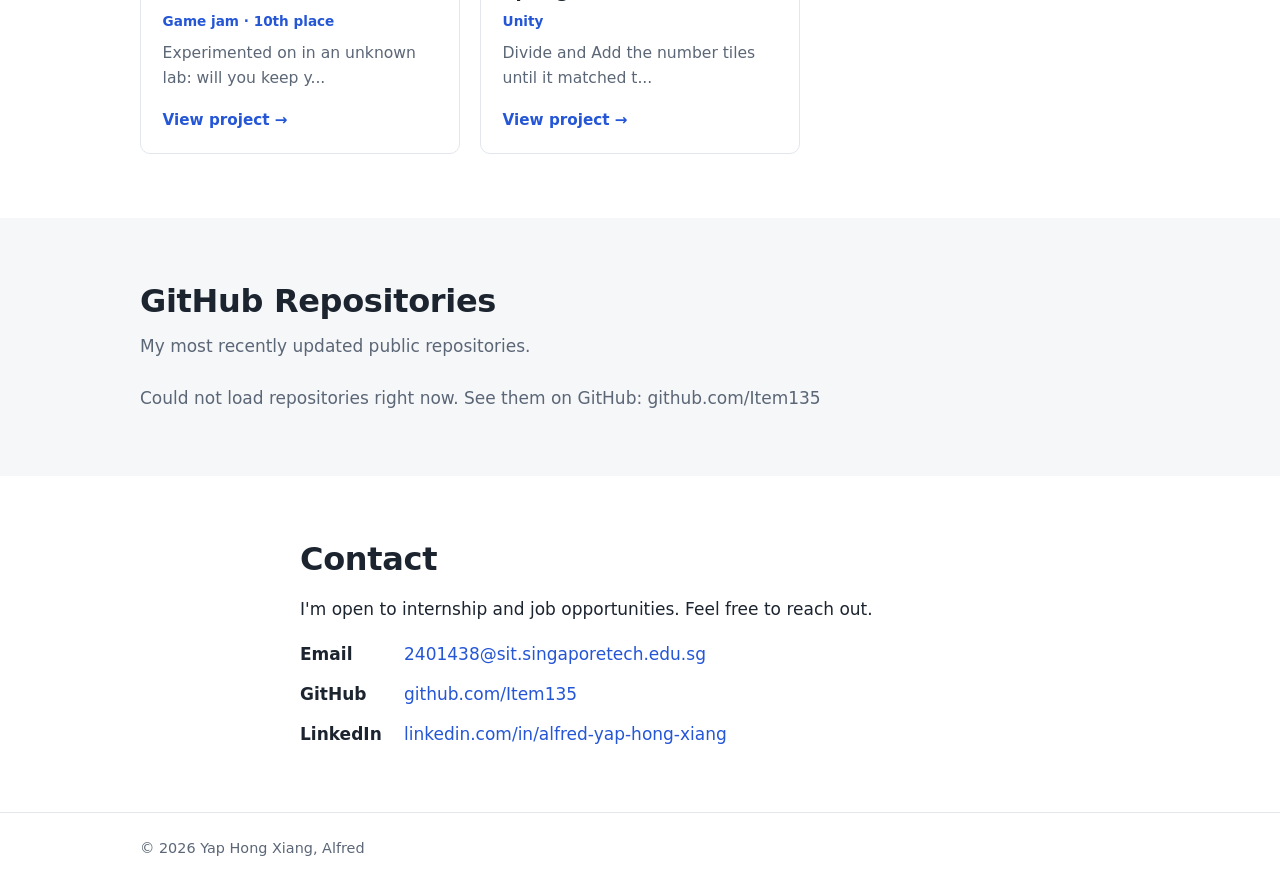
==== commit 73fd22a2: "Merge pull request #6 from Item135/feature/project-thumbnails Show thumbnails and short descriptions" ====
--- a/public/index.html
+++ b/public/index.html
@@ -151,33 +151,38 @@
         <h2>Projects</h2>
         <div class="grid">
           <article class="card">
+            <img class="card-thumb" src="images/pc-downtime/thumb.jpg" alt="" width="691" height="430" loading="lazy">
             <h3>PC Downtime</h3>
             <p class="card-meta">Python &middot; Windows &middot; Claude Code</p>
-            <p>Automatically lock, sleep or shut down your PC for a timely break. Delayed snooze and cancellation add friction against bypassing downtime. Specified 17 functional requirements, then used Claude Code to implement and manually tested the result.</p>
+            <p class="card-desc">Automatically lock, sleep or shut down your PC for a timely break. Delayed snooze and cancellation add friction against bypassing downtime. Specified 17 functional requirements, then used Claude Code to implement and manually tested the result.</p>
             <a href="projects/pc-downtime.html" class="card-link">View project &rarr;</a>
           </article>
           <article class="card">
+            <img class="card-thumb" src="images/noscroll/thumb.jpg" alt="" width="320" height="720" loading="lazy">
             <h3>NoScroll</h3>
             <p class="card-meta">Kotlin &middot; Firebase &middot; Android Studio</p>
-            <p>Stop scrolling and start focusing! A gamified Android focus timer with app-blocking to prevent doomscrolling. Built the home, registration and session-setup screens, pet gacha and leaderboard in a team of six.</p>
+            <p class="card-desc">Stop scrolling and start focusing! A gamified Android focus timer with app-blocking to prevent doomscrolling. Built the home, registration and session-setup screens, pet gacha and leaderboard in a team of six.</p>
             <a href="projects/noscroll.html" class="card-link">View project &rarr;</a>
           </article>
           <article class="card">
+            <img class="card-thumb" src="images/just-one-more-cookie/thumb.jpg" alt="" width="720" height="564" loading="lazy">
             <h3>Just One More Cookie</h3>
             <p class="card-meta">Godot &middot; Brackeys Game Jam 2025.2</p>
-            <p>Eat cookies, gain weight, get the Coo-KEY, and complete this simple yet novel platformer! Designed the concept, mechanics, art and animations.</p>
+            <p class="card-desc">Eat cookies, gain weight, get the Coo-KEY, and complete this simple yet novel platformer! Designed the concept, mechanics, art and animations.</p>
             <a href="projects/just-one-more-cookie.html" class="card-link">View project &rarr;</a>
           </article>
           <article class="card">
+            <img class="card-thumb" src="images/infiltrate/thumb.jpg" alt="" width="720" height="361" loading="lazy">
             <h3>Infiltrate</h3>
             <p class="card-meta">Game jam &middot; 10th place</p>
-            <p>Experimented on in an unknown lab: will you keep your humanity and escape, or take a heartless path of revenge as a cyborg? Placed 10th in the James Cook University 5th Retro Inspired Game Jam.</p>
+            <p class="card-desc">Experimented on in an unknown lab: will you keep your humanity and escape, or take a heartless path of revenge as a cyborg? Placed 10th in the James Cook University 5th Retro Inspired Game Jam.</p>
             <a href="projects/infiltrate.html" class="card-link">View project &rarr;</a>
           </article>
           <article class="card">
+            <img class="card-thumb" src="images/springbreak/thumb.jpg" alt="" width="720" height="386" loading="lazy">
             <h3>Springbreak</h3>
             <p class="card-meta">Unity</p>
-            <p>Divide and Add the number tiles until it matched the objective.</p>
+            <p class="card-desc">Divide and Add the number tiles until it matched the objective.</p>
             <a href="projects/springbreak.html" class="card-link">View project &rarr;</a>
           </article>
         </div>
--- a/public/styles.css
+++ b/public/styles.css
@@ -165,6 +165,17 @@
   border-radius: var(--radius);
   background: var(--bg);
   min-width: 0;
+}
+.card-thumb {
+  display: block;
+  width: calc(100% + 2.7rem);
+  max-width: none;
+  height: auto;
+  aspect-ratio: 16 / 10;
+  object-fit: cover;
+  margin: -1.25rem -1.35rem 1rem;
+  border-bottom: 1px solid var(--border);
+  border-radius: var(--radius) var(--radius) 0 0;
 }
 .card h3 { overflow-wrap: anywhere; }
 .card p { color: var(--muted); font-size: 0.975rem; flex-grow: 1; }
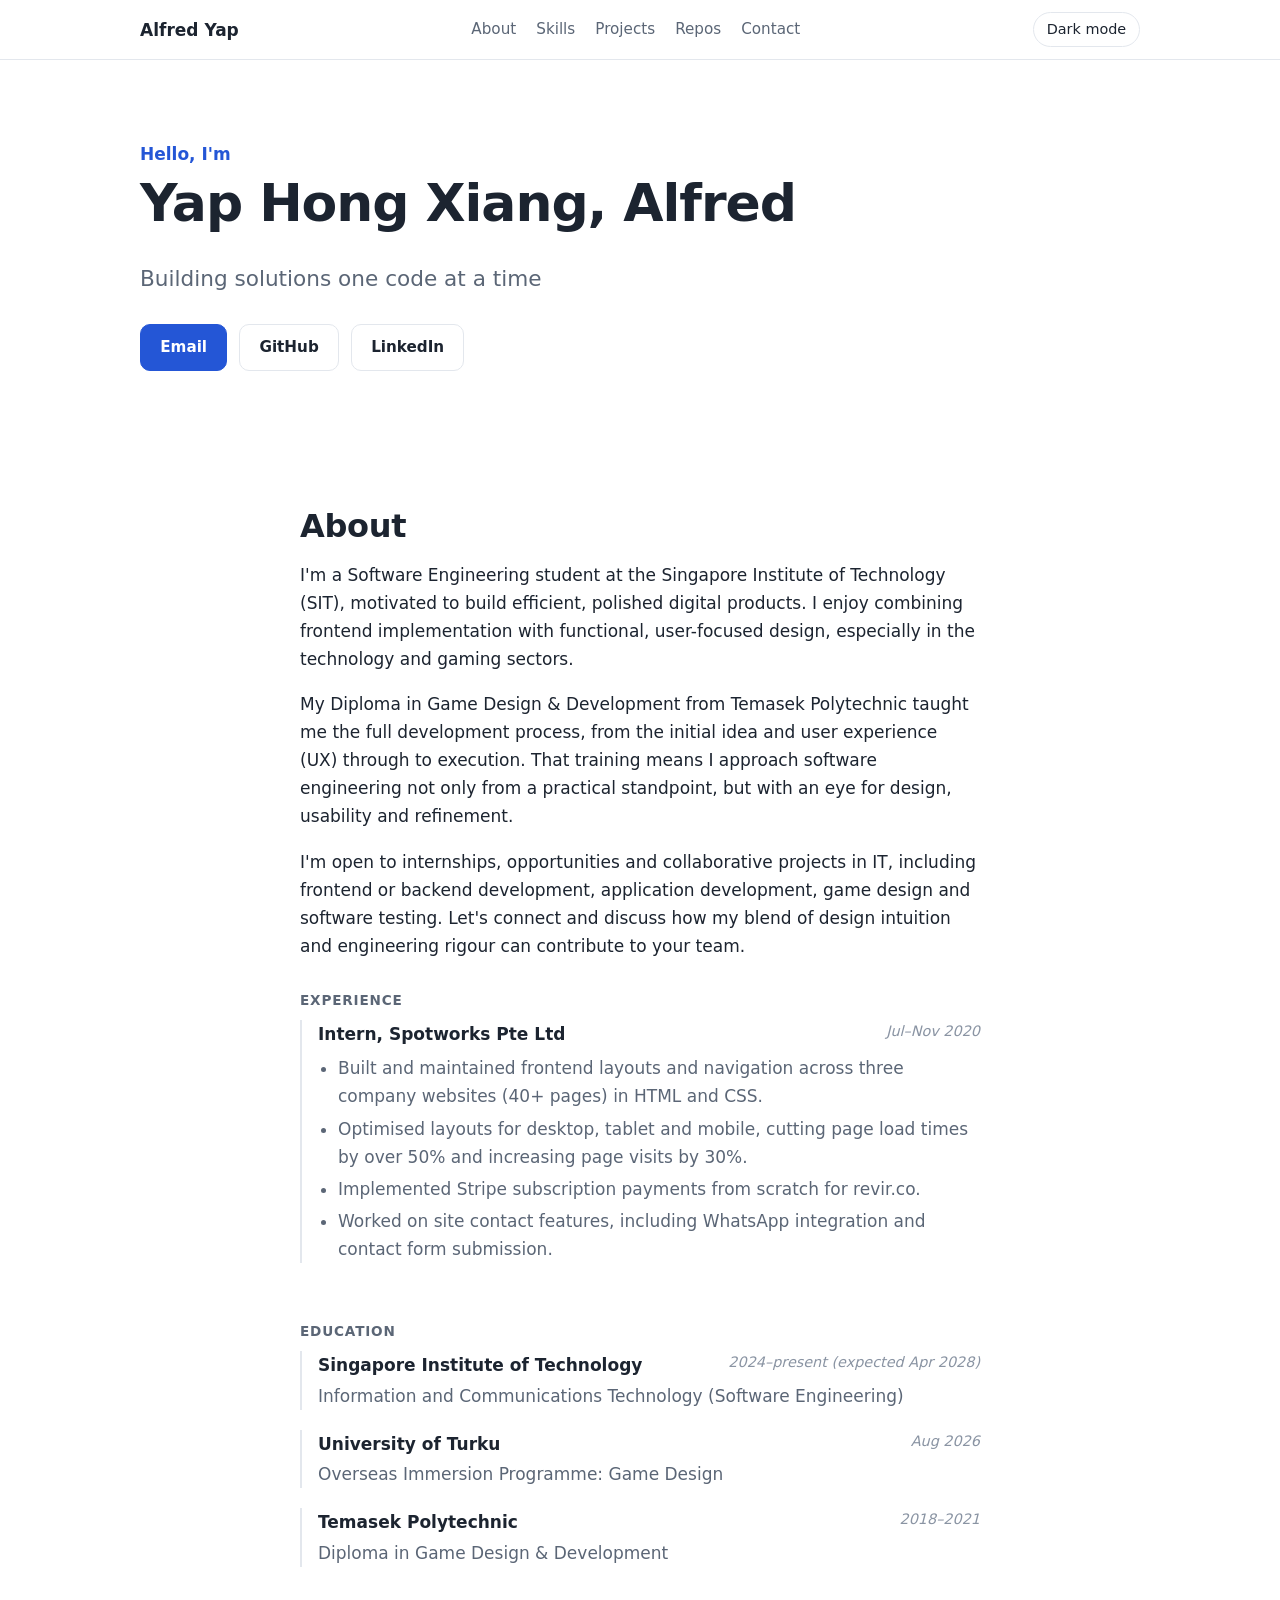
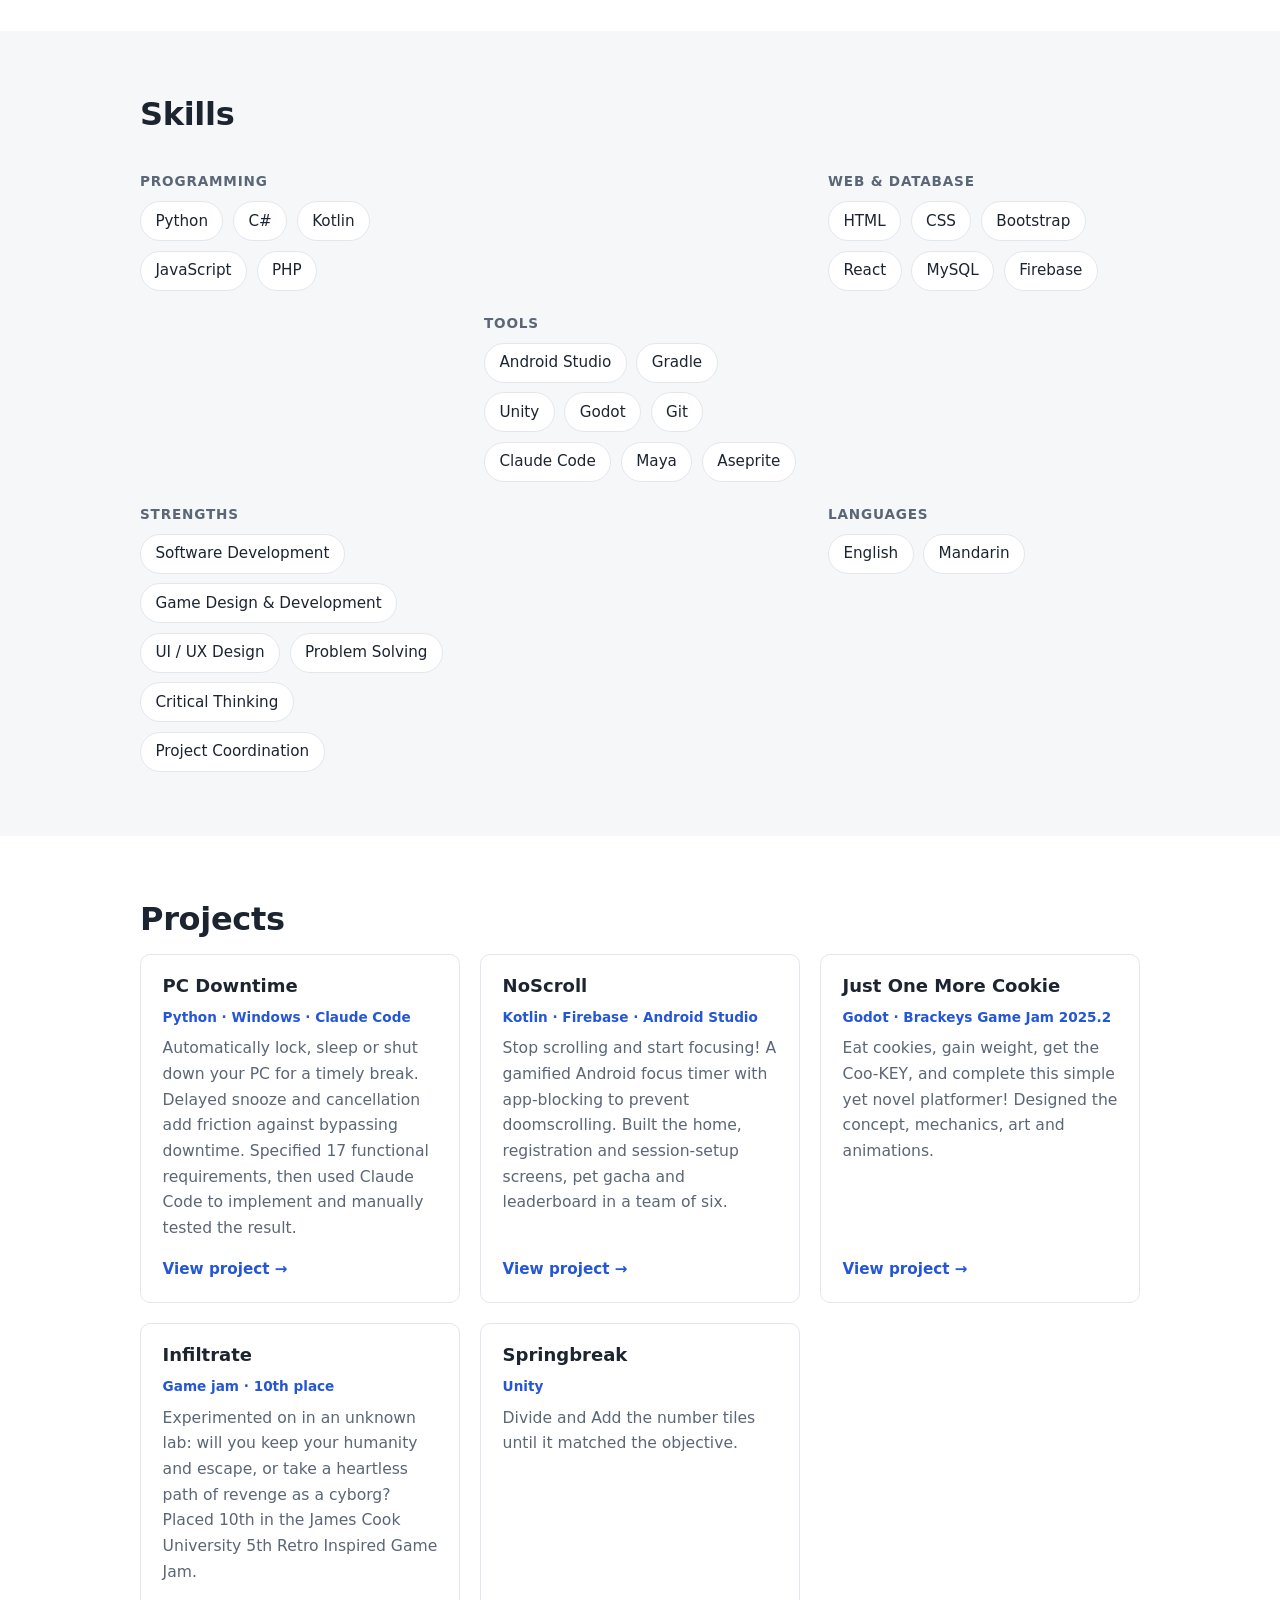
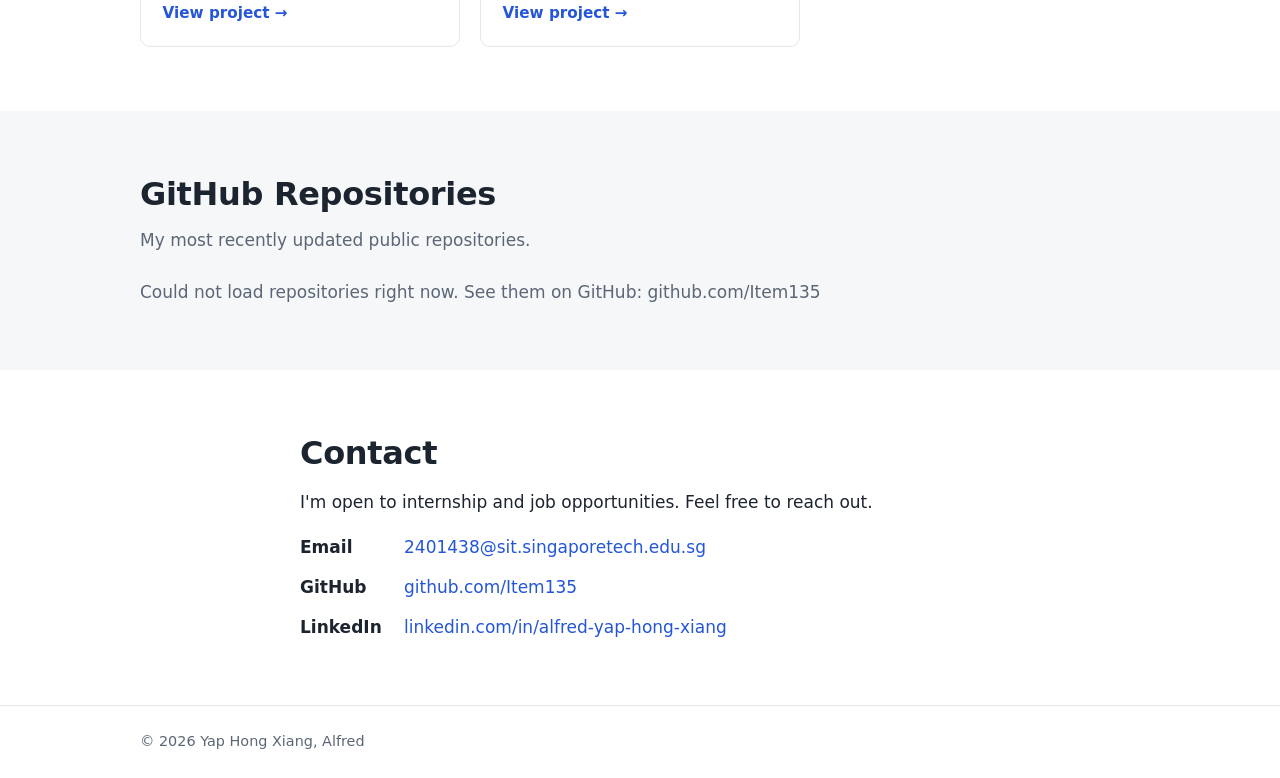
==== commit e6c810e4: "Add React to Web & Database skills Co-Authored-By: Claude Opus 5.5 <noreply@anthropic.com>" ====
--- a/public/index.html
+++ b/public/index.html
@@ -104,6 +104,7 @@
               <li>HTML</li>
               <li>CSS</li>
               <li>Bootstrap</li>
+              <li>React</li>
               <li>MySQL</li>
               <li>Firebase</li>
             </ul>
@@ -151,38 +152,33 @@
         <h2>Projects</h2>
         <div class="grid">
           <article class="card">
-            <img class="card-thumb" src="images/pc-downtime/thumb.jpg" alt="" width="691" height="430" loading="lazy">
             <h3>PC Downtime</h3>
             <p class="card-meta">Python &middot; Windows &middot; Claude Code</p>
-            <p class="card-desc">Automatically lock, sleep or shut down your PC for a timely break. Delayed snooze and cancellation add friction against bypassing downtime. Specified 17 functional requirements, then used Claude Code to implement and manually tested the result.</p>
+            <p>Automatically lock, sleep or shut down your PC for a timely break. Delayed snooze and cancellation add friction against bypassing downtime. Specified 17 functional requirements, then used Claude Code to implement and manually tested the result.</p>
             <a href="projects/pc-downtime.html" class="card-link">View project &rarr;</a>
           </article>
           <article class="card">
-            <img class="card-thumb" src="images/noscroll/thumb.jpg" alt="" width="320" height="720" loading="lazy">
             <h3>NoScroll</h3>
             <p class="card-meta">Kotlin &middot; Firebase &middot; Android Studio</p>
-            <p class="card-desc">Stop scrolling and start focusing! A gamified Android focus timer with app-blocking to prevent doomscrolling. Built the home, registration and session-setup screens, pet gacha and leaderboard in a team of six.</p>
+            <p>Stop scrolling and start focusing! A gamified Android focus timer with app-blocking to prevent doomscrolling. Built the home, registration and session-setup screens, pet gacha and leaderboard in a team of six.</p>
             <a href="projects/noscroll.html" class="card-link">View project &rarr;</a>
           </article>
           <article class="card">
-            <img class="card-thumb" src="images/just-one-more-cookie/thumb.jpg" alt="" width="720" height="564" loading="lazy">
             <h3>Just One More Cookie</h3>
             <p class="card-meta">Godot &middot; Brackeys Game Jam 2025.2</p>
-            <p class="card-desc">Eat cookies, gain weight, get the Coo-KEY, and complete this simple yet novel platformer! Designed the concept, mechanics, art and animations.</p>
+            <p>Eat cookies, gain weight, get the Coo-KEY, and complete this simple yet novel platformer! Designed the concept, mechanics, art and animations.</p>
             <a href="projects/just-one-more-cookie.html" class="card-link">View project &rarr;</a>
           </article>
           <article class="card">
-            <img class="card-thumb" src="images/infiltrate/thumb.jpg" alt="" width="720" height="361" loading="lazy">
             <h3>Infiltrate</h3>
             <p class="card-meta">Game jam &middot; 10th place</p>
-            <p class="card-desc">Experimented on in an unknown lab: will you keep your humanity and escape, or take a heartless path of revenge as a cyborg? Placed 10th in the James Cook University 5th Retro Inspired Game Jam.</p>
+            <p>Experimented on in an unknown lab: will you keep your humanity and escape, or take a heartless path of revenge as a cyborg? Placed 10th in the James Cook University 5th Retro Inspired Game Jam.</p>
             <a href="projects/infiltrate.html" class="card-link">View project &rarr;</a>
           </article>
           <article class="card">
-            <img class="card-thumb" src="images/springbreak/thumb.jpg" alt="" width="720" height="386" loading="lazy">
             <h3>Springbreak</h3>
             <p class="card-meta">Unity</p>
-            <p class="card-desc">Divide and Add the number tiles until it matched the objective.</p>
+            <p>Divide and Add the number tiles until it matched the objective.</p>
             <a href="projects/springbreak.html" class="card-link">View project &rarr;</a>
           </article>
         </div>
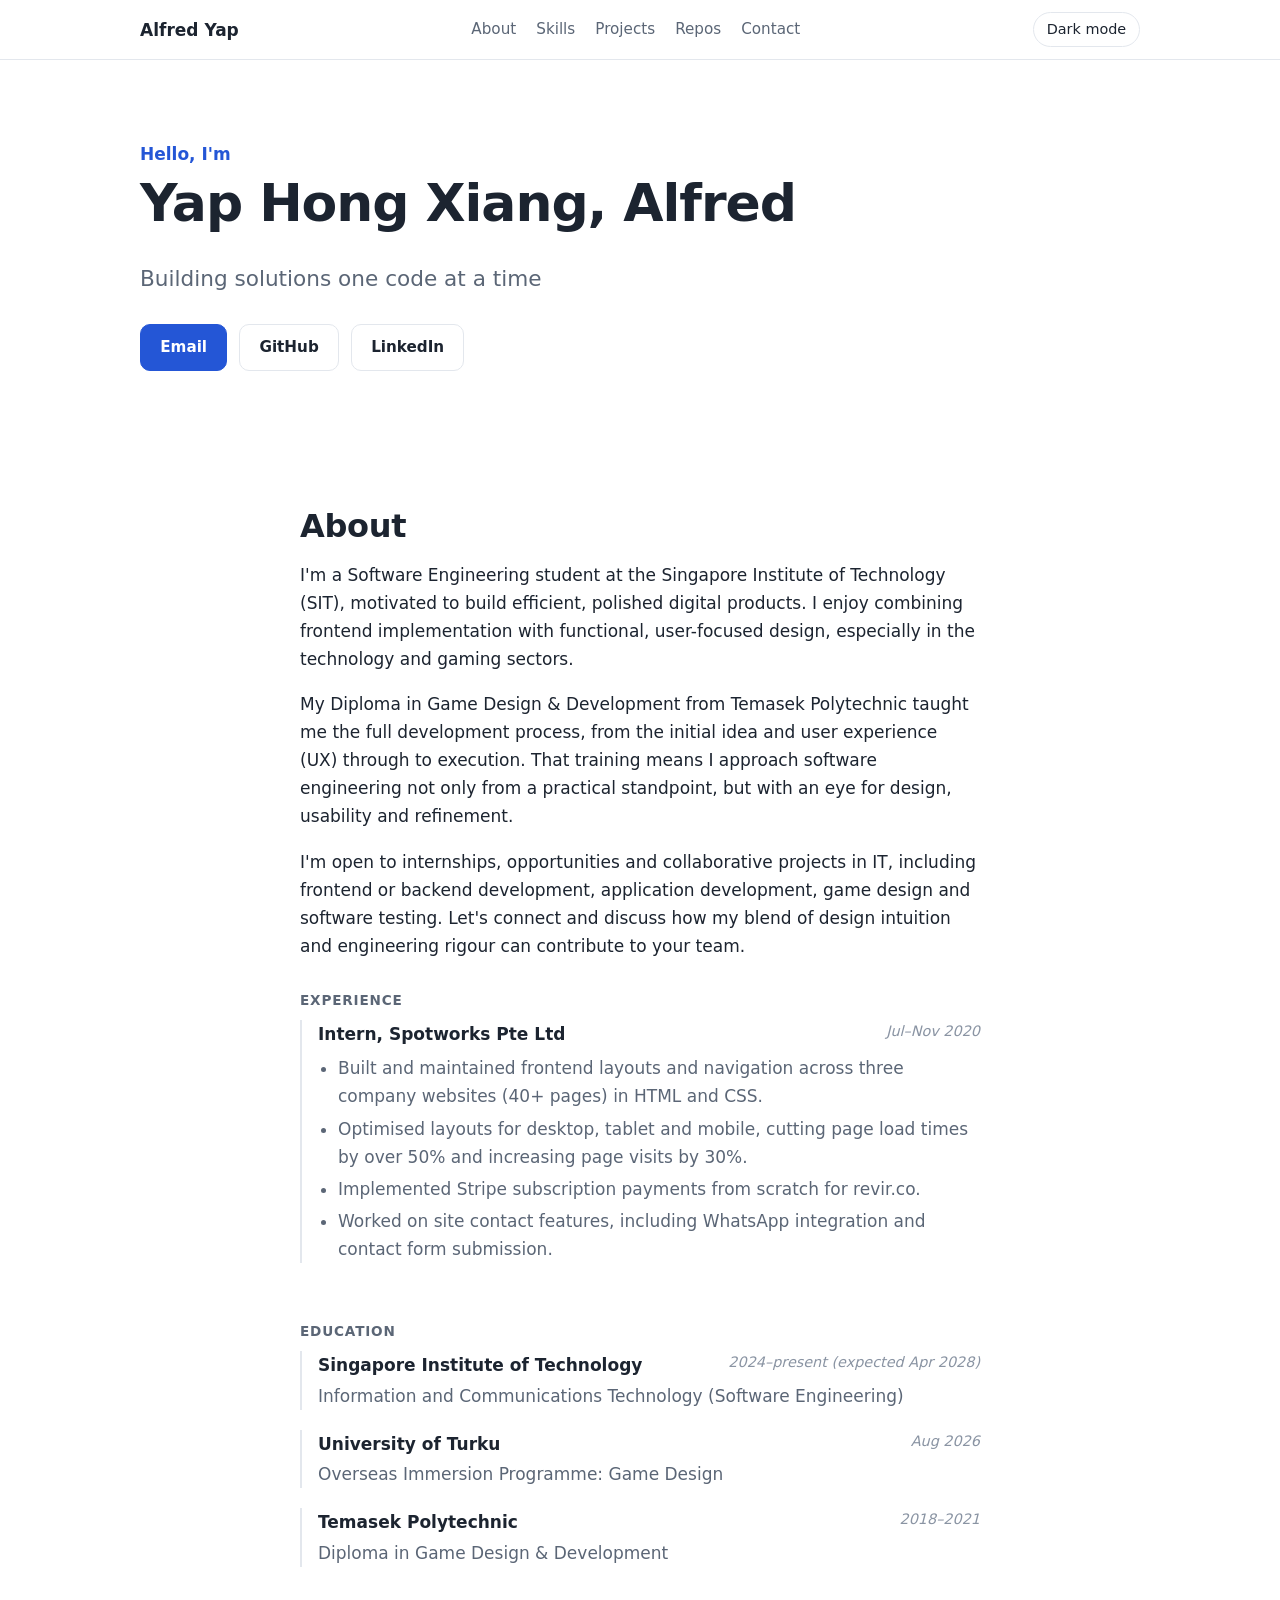
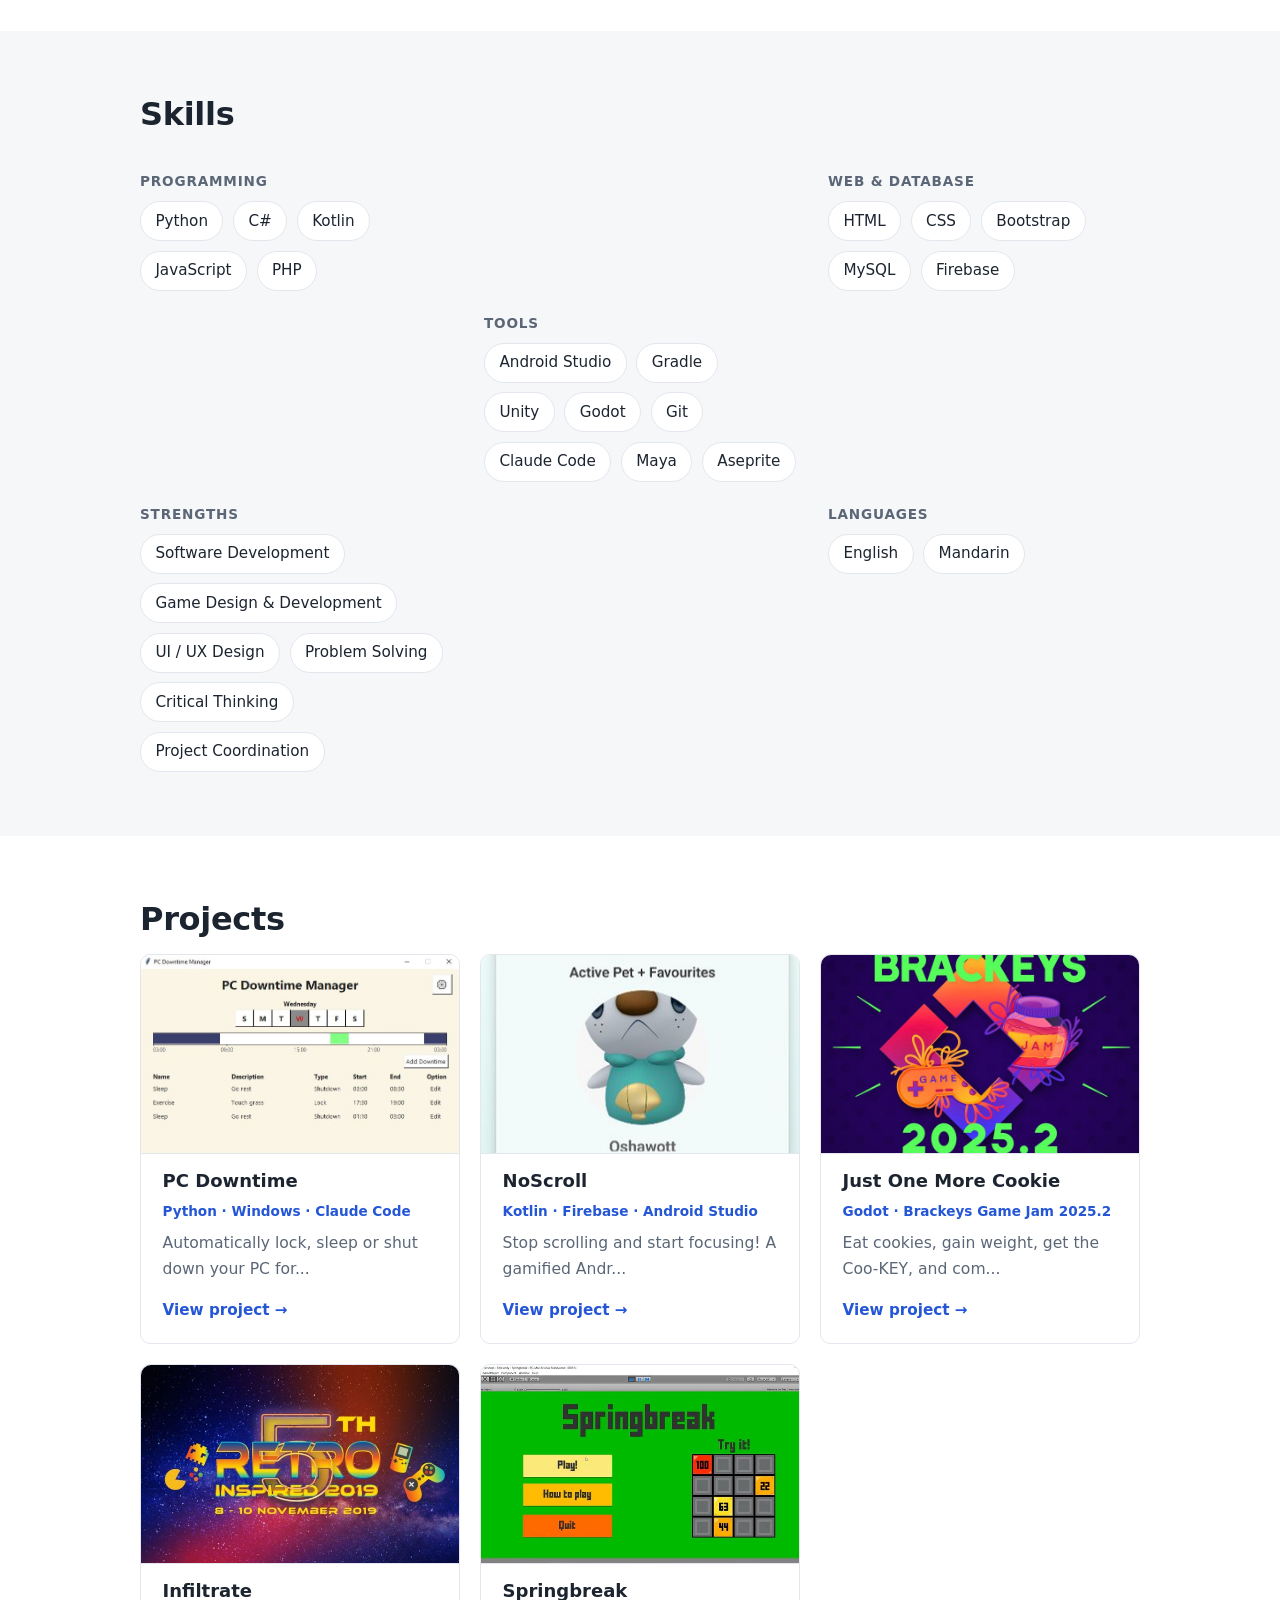
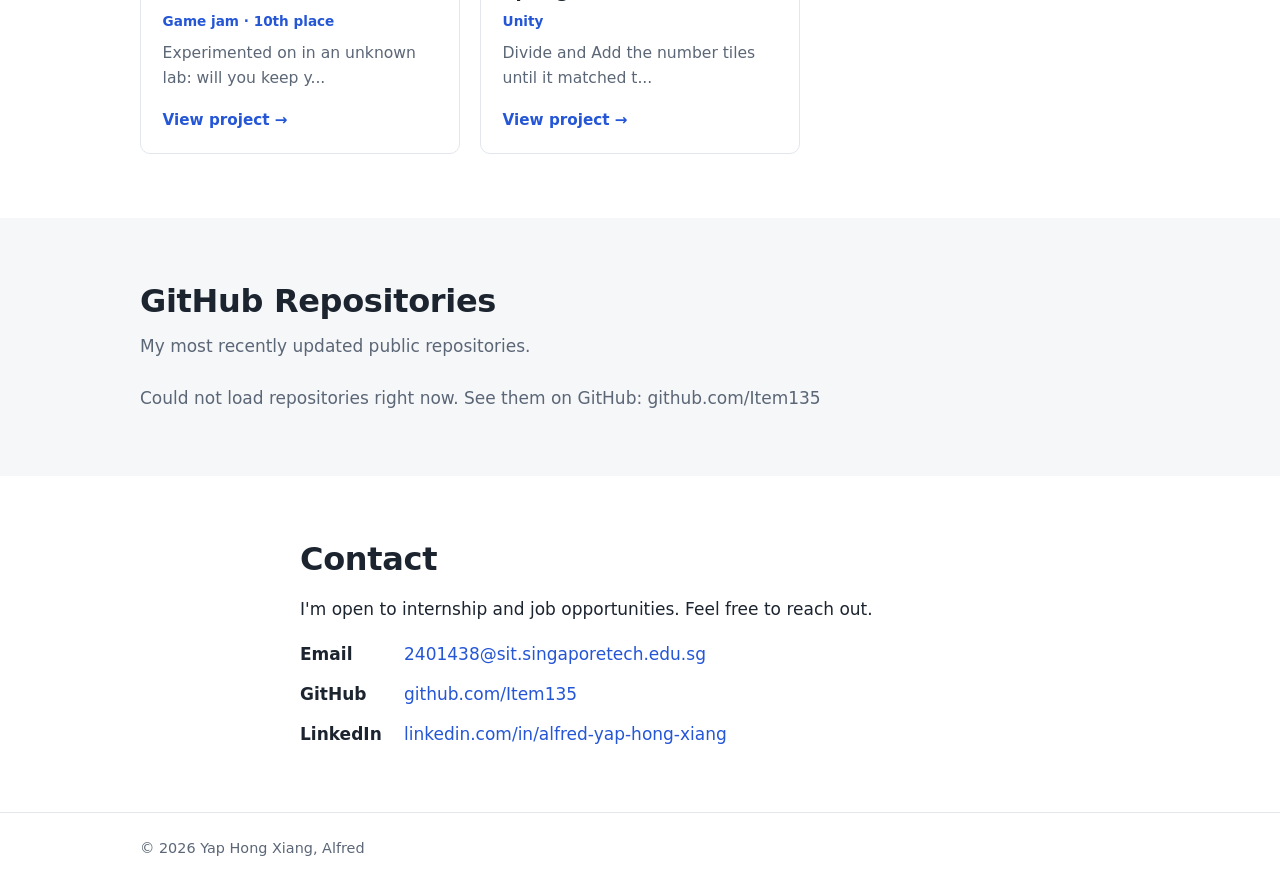
==== commit e12d610a: "Merge pull request #7 from Item135/feature/project-pages Bring project card thumbnails (#6) into mai" ====
--- a/public/index.html
+++ b/public/index.html
@@ -104,7 +104,6 @@
               <li>HTML</li>
               <li>CSS</li>
               <li>Bootstrap</li>
-              <li>React</li>
               <li>MySQL</li>
               <li>Firebase</li>
             </ul>
@@ -152,33 +151,38 @@
         <h2>Projects</h2>
         <div class="grid">
           <article class="card">
+            <img class="card-thumb" src="images/pc-downtime/thumb.jpg" alt="" width="691" height="430" loading="lazy">
             <h3>PC Downtime</h3>
             <p class="card-meta">Python &middot; Windows &middot; Claude Code</p>
-            <p>Automatically lock, sleep or shut down your PC for a timely break. Delayed snooze and cancellation add friction against bypassing downtime. Specified 17 functional requirements, then used Claude Code to implement and manually tested the result.</p>
+            <p class="card-desc">Automatically lock, sleep or shut down your PC for a timely break. Delayed snooze and cancellation add friction against bypassing downtime. Specified 17 functional requirements, then used Claude Code to implement and manually tested the result.</p>
             <a href="projects/pc-downtime.html" class="card-link">View project &rarr;</a>
           </article>
           <article class="card">
+            <img class="card-thumb" src="images/noscroll/thumb.jpg" alt="" width="320" height="720" loading="lazy">
             <h3>NoScroll</h3>
             <p class="card-meta">Kotlin &middot; Firebase &middot; Android Studio</p>
-            <p>Stop scrolling and start focusing! A gamified Android focus timer with app-blocking to prevent doomscrolling. Built the home, registration and session-setup screens, pet gacha and leaderboard in a team of six.</p>
+            <p class="card-desc">Stop scrolling and start focusing! A gamified Android focus timer with app-blocking to prevent doomscrolling. Built the home, registration and session-setup screens, pet gacha and leaderboard in a team of six.</p>
             <a href="projects/noscroll.html" class="card-link">View project &rarr;</a>
           </article>
           <article class="card">
+            <img class="card-thumb" src="images/just-one-more-cookie/thumb.jpg" alt="" width="720" height="564" loading="lazy">
             <h3>Just One More Cookie</h3>
             <p class="card-meta">Godot &middot; Brackeys Game Jam 2025.2</p>
-            <p>Eat cookies, gain weight, get the Coo-KEY, and complete this simple yet novel platformer! Designed the concept, mechanics, art and animations.</p>
+            <p class="card-desc">Eat cookies, gain weight, get the Coo-KEY, and complete this simple yet novel platformer! Designed the concept, mechanics, art and animations.</p>
             <a href="projects/just-one-more-cookie.html" class="card-link">View project &rarr;</a>
           </article>
           <article class="card">
+            <img class="card-thumb" src="images/infiltrate/thumb.jpg" alt="" width="720" height="361" loading="lazy">
             <h3>Infiltrate</h3>
             <p class="card-meta">Game jam &middot; 10th place</p>
-            <p>Experimented on in an unknown lab: will you keep your humanity and escape, or take a heartless path of revenge as a cyborg? Placed 10th in the James Cook University 5th Retro Inspired Game Jam.</p>
+            <p class="card-desc">Experimented on in an unknown lab: will you keep your humanity and escape, or take a heartless path of revenge as a cyborg? Placed 10th in the James Cook University 5th Retro Inspired Game Jam.</p>
             <a href="projects/infiltrate.html" class="card-link">View project &rarr;</a>
           </article>
           <article class="card">
+            <img class="card-thumb" src="images/springbreak/thumb.jpg" alt="" width="720" height="386" loading="lazy">
             <h3>Springbreak</h3>
             <p class="card-meta">Unity</p>
-            <p>Divide and Add the number tiles until it matched the objective.</p>
+            <p class="card-desc">Divide and Add the number tiles until it matched the objective.</p>
             <a href="projects/springbreak.html" class="card-link">View project &rarr;</a>
           </article>
         </div>
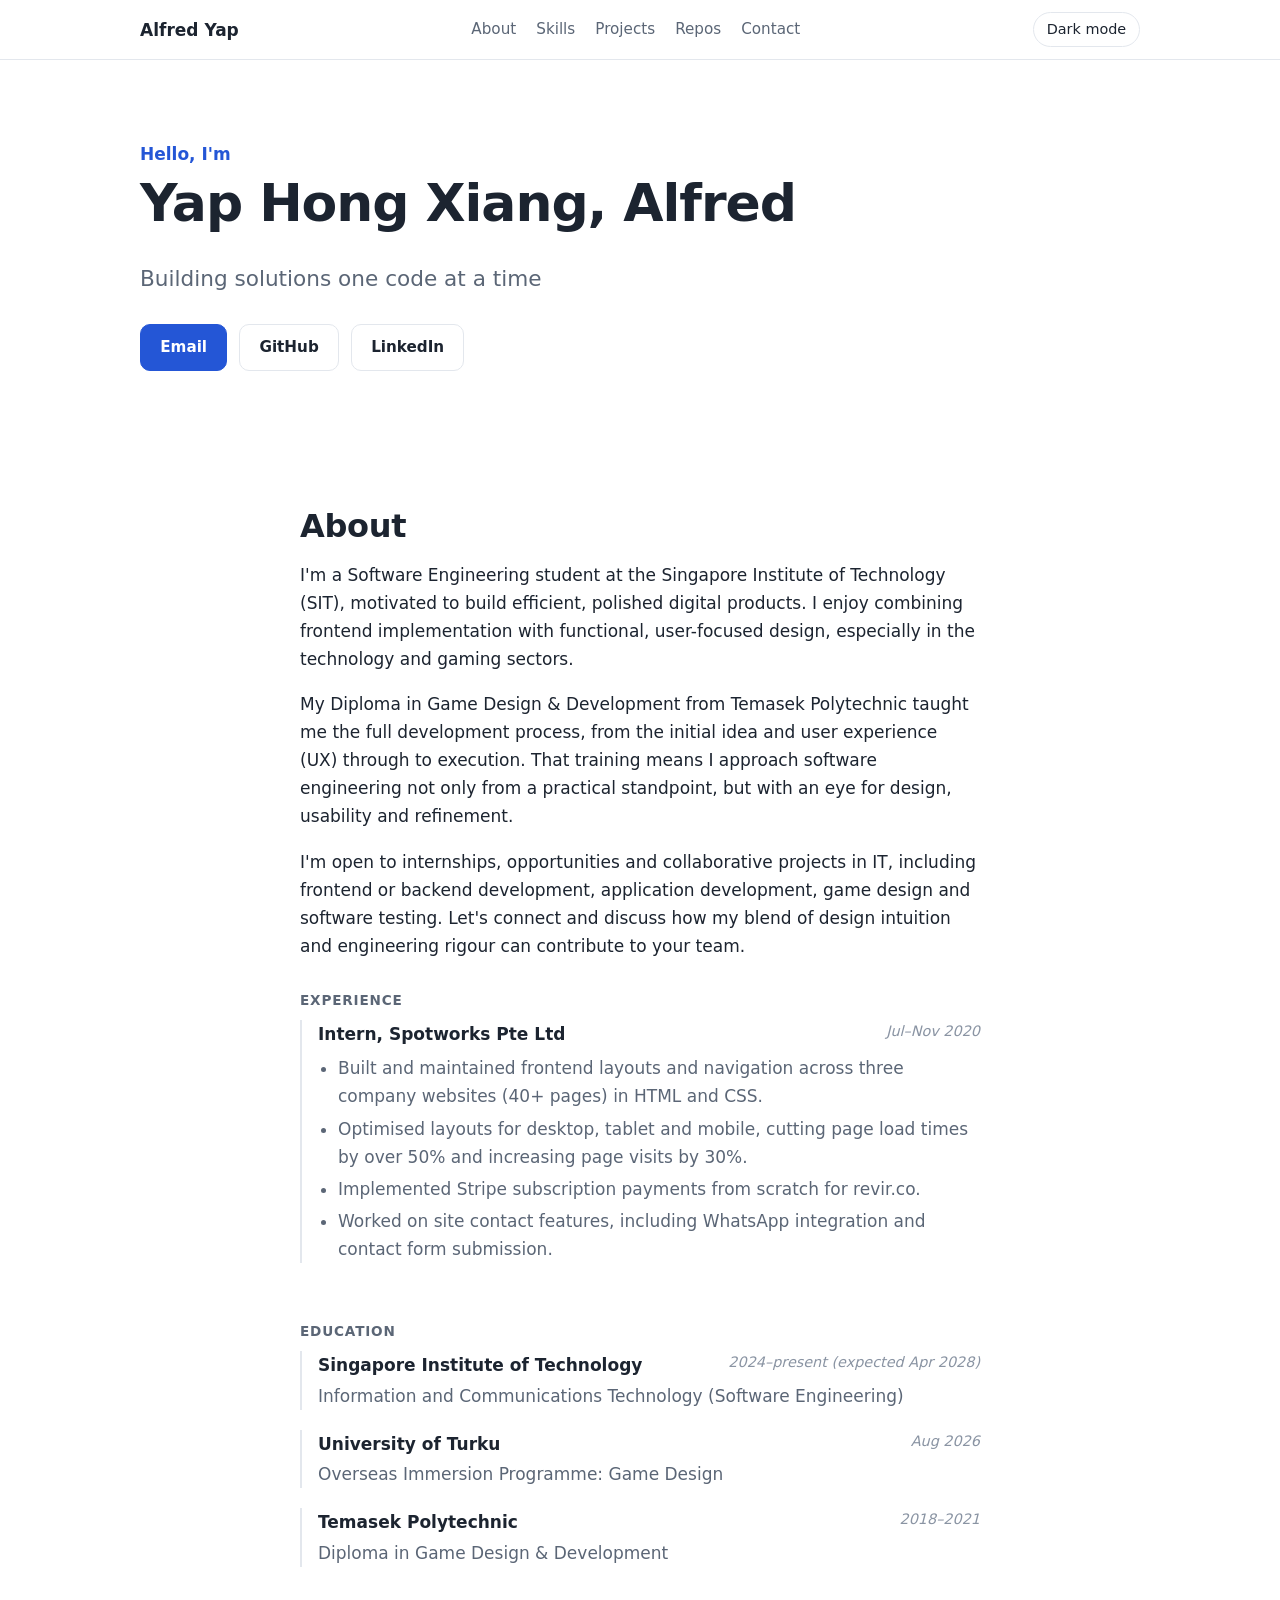
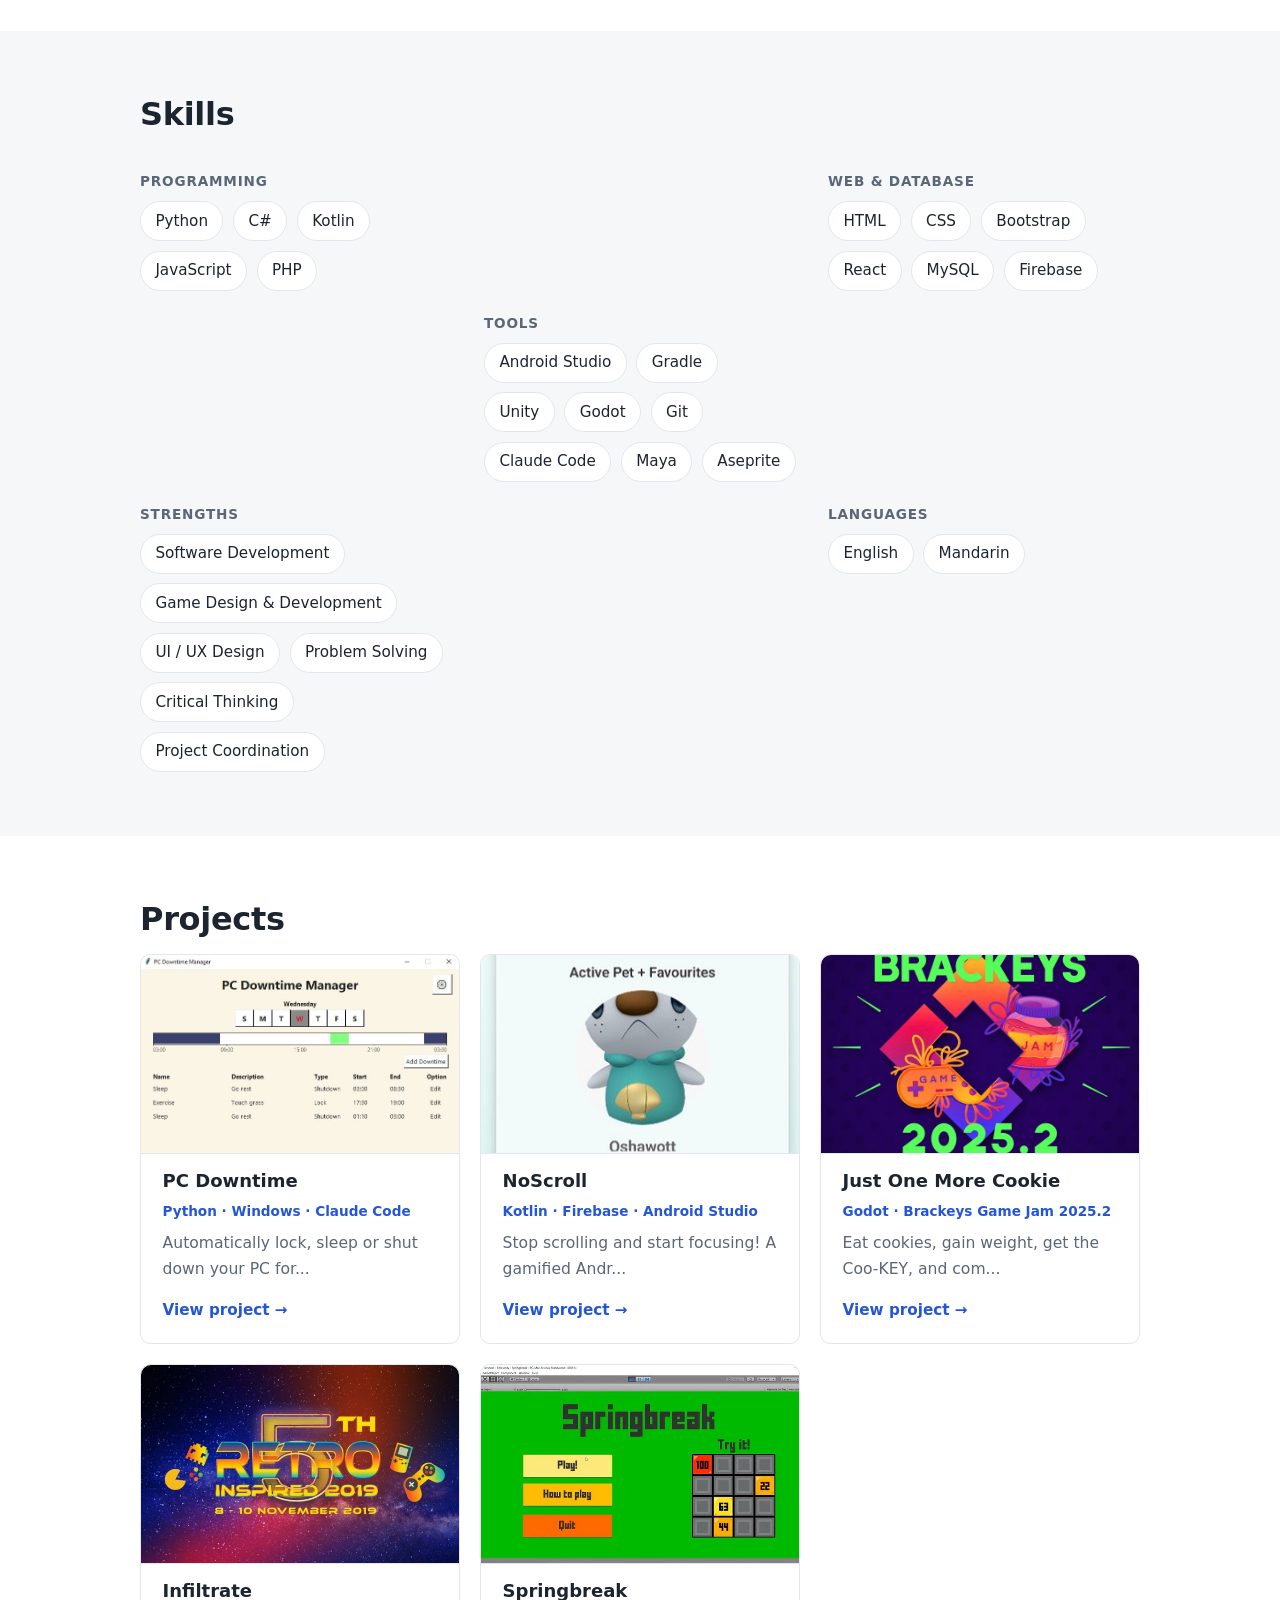
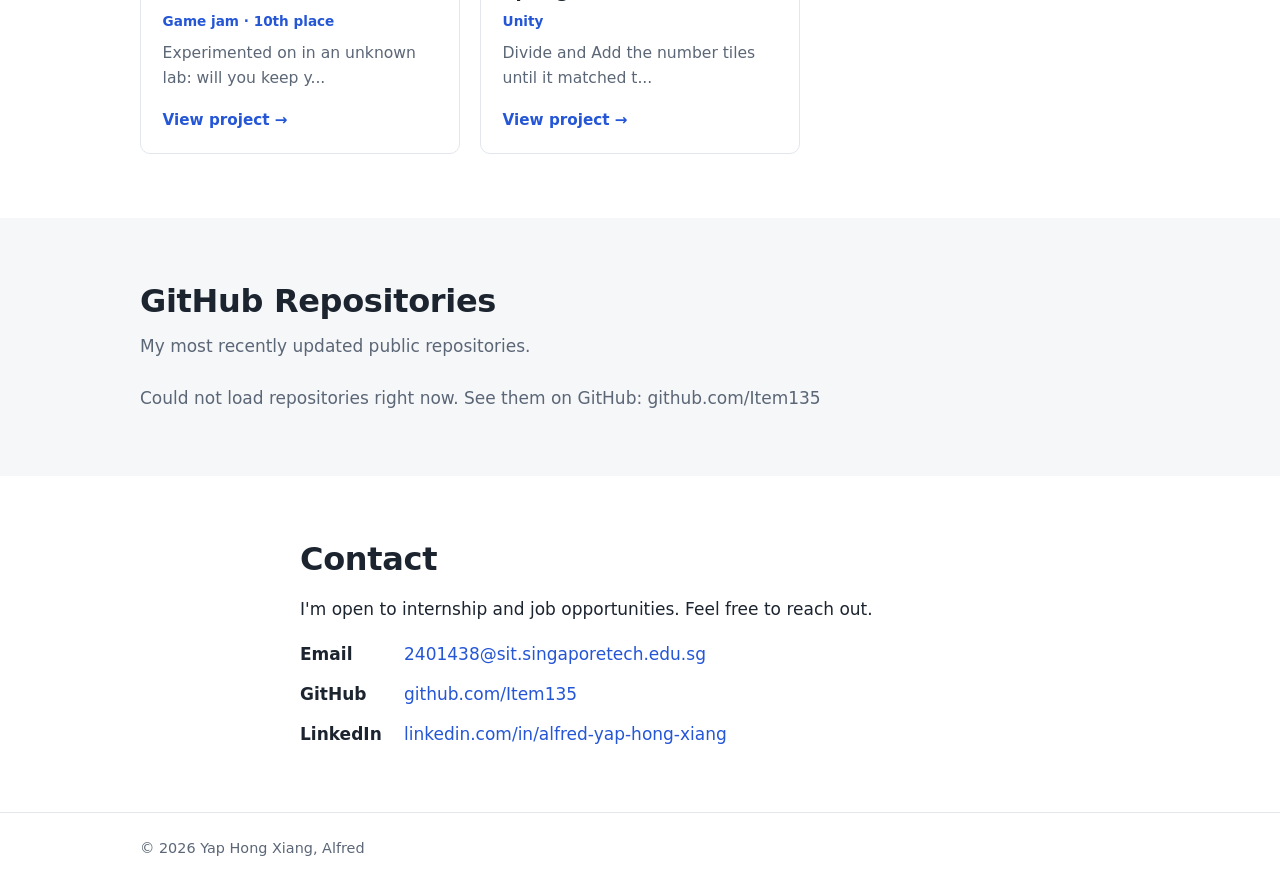
==== commit b7edf1d1: "Merge pull request #8 from Item135/feature/add-react-skill Add React to skills" ====
--- a/public/index.html
+++ b/public/index.html
@@ -104,6 +104,7 @@
               <li>HTML</li>
               <li>CSS</li>
               <li>Bootstrap</li>
+              <li>React</li>
               <li>MySQL</li>
               <li>Firebase</li>
             </ul>
